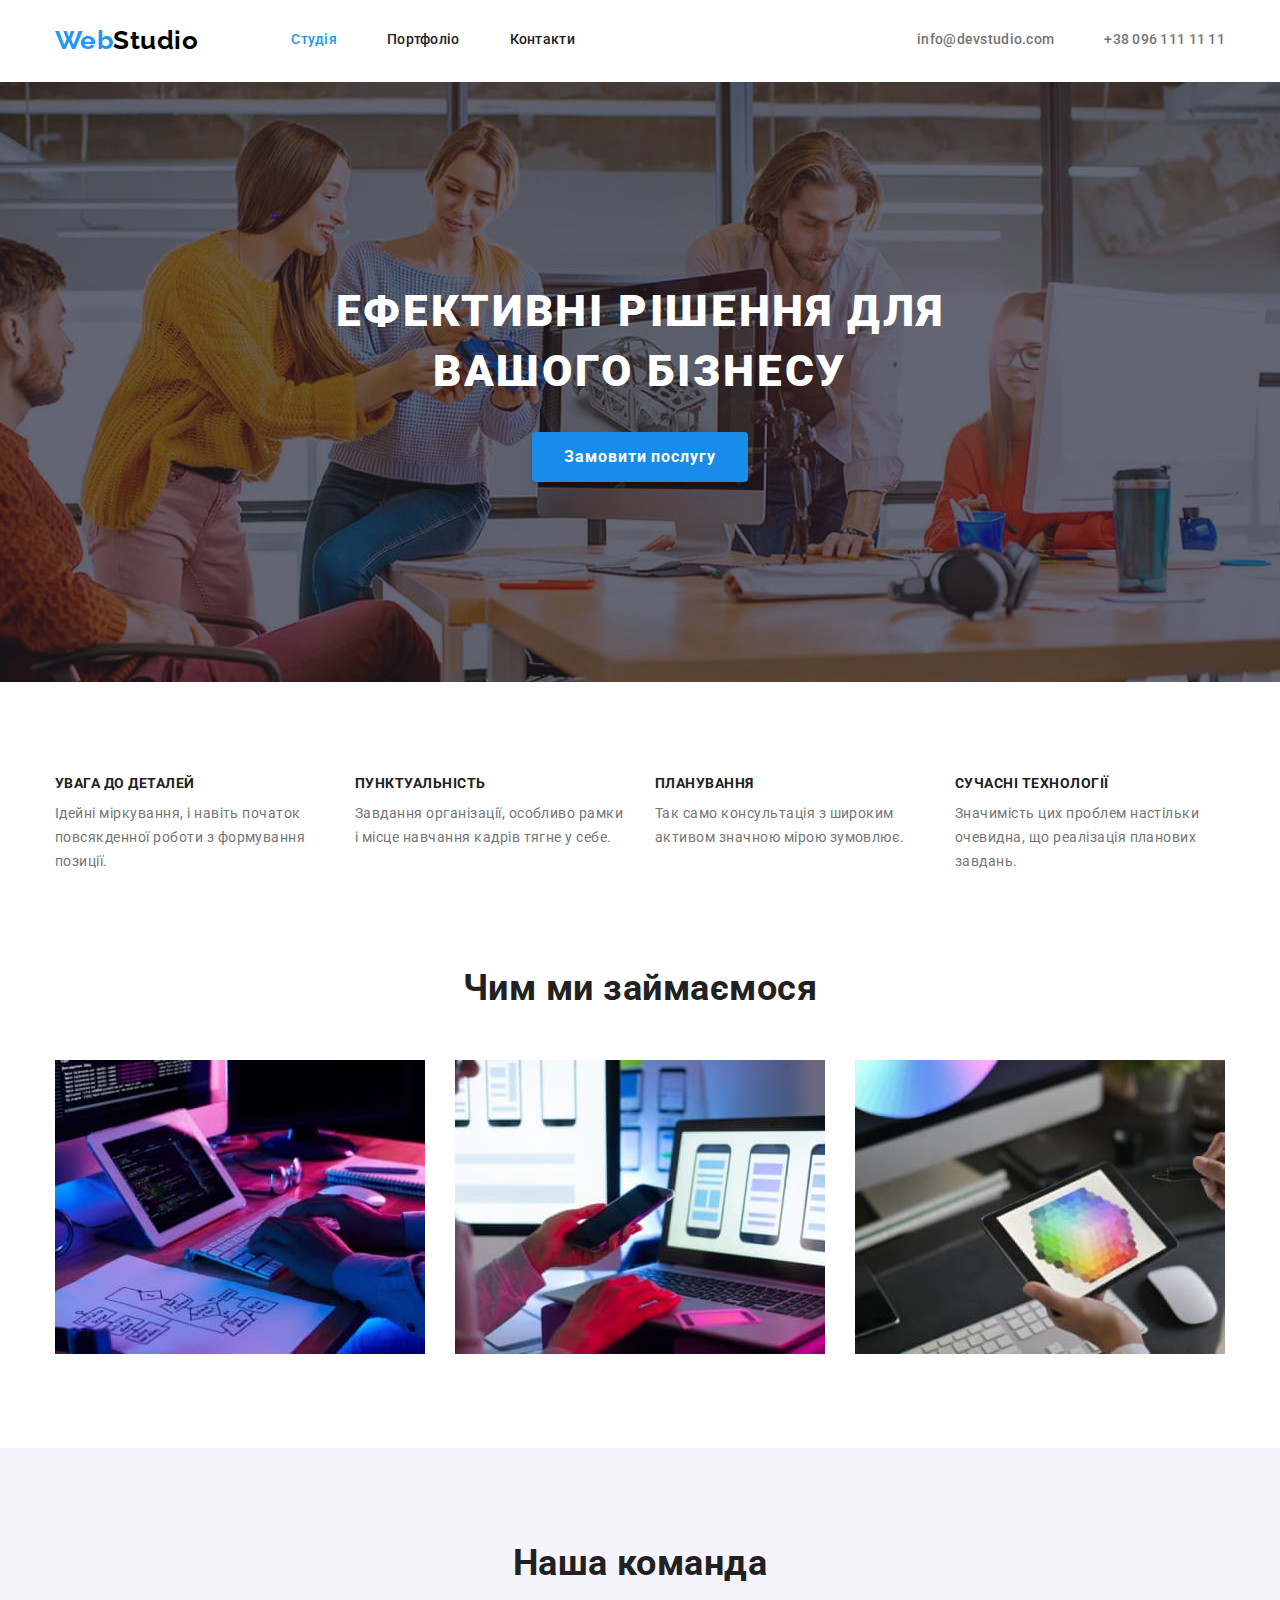
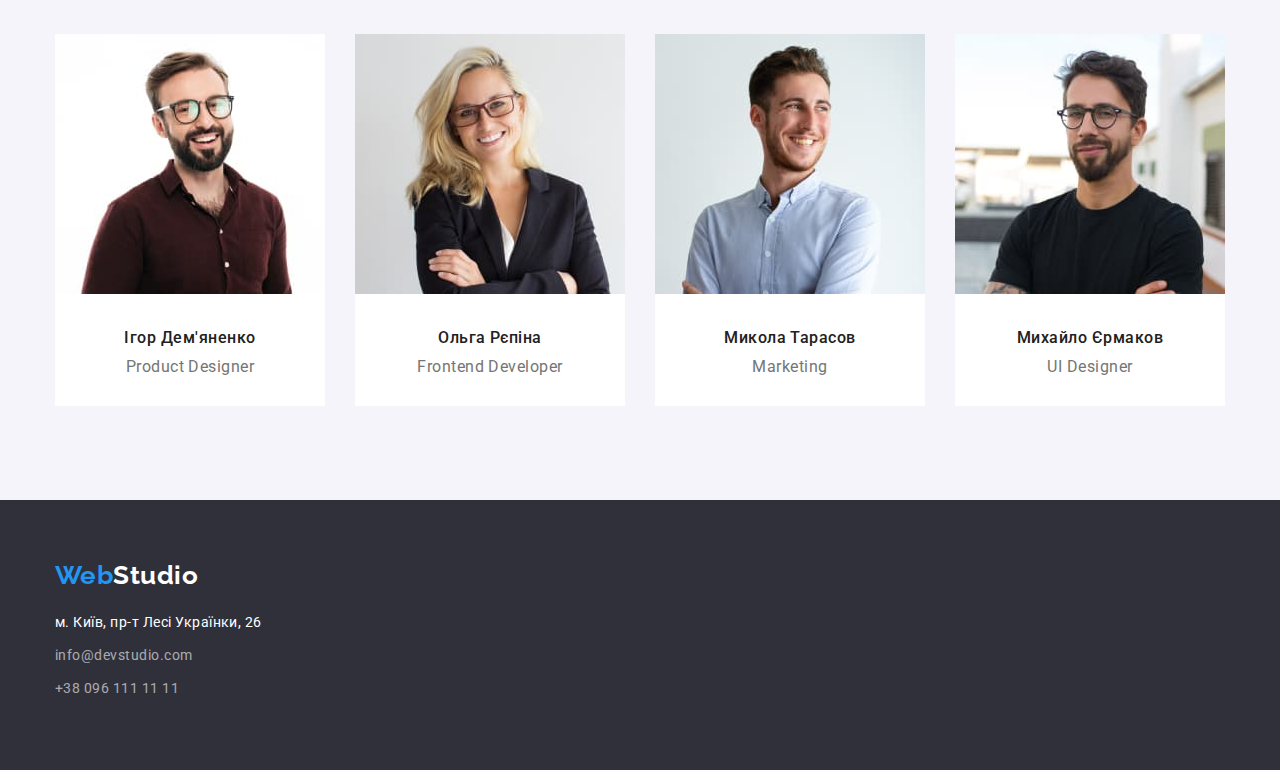
==== index.html @ 255fa11f "Add files via upload" ====
<!DOCTYPE html>
<html lang="uk">
<head>
  <meta charset="UTF-8" />
  <meta http-equiv="X-UA-Compatible" content="IE=edge" />
  <meta name="viewport" content="width=device-width, initial-scale=1.0" />
  <link rel="preconnect" href="https://fonts.googleapis.com" />
  <link rel="preconnect" href="https://fonts.gstatic.com" crossorigin />
  <link href="https://fonts.googleapis.com/css2?family=Raleway:wght@700&family=Roboto:wght@400;500;700;900&display=swap"
    rel="stylesheet" />
  <link rel="stylesheet"
    href="https://cdnjs.cloudflare.com/ajax/libs/modern-normalize/1.1.0/modern-normalize.min.css" />
  <link rel="stylesheet" href="./css/styles.css" />
  <title>WebStudio</title>
</head>

<body>

  <!-- <Header> -->
  <header class="one-header">
    <div class="container nav-container">
      <a href="./index.html" class="link logo"><span class="logo-web">Web</span>Studio</a>
      <nav class="nav-header">
        <ul class="list nav-list">
          <li class="item">
            <a href="./index.html" class="nav-link link link-current">Студія</a>
          </li>
          <li class="item">
            <a href="./portfolio.html" class="nav-link link">Портфоліо</a>
          </li>
          <li class="item"><a href="#" class="nav-link link">Контакти</a></li>
        </ul>
      </nav>
      <ul class="list auth-list">
        <li class="item">
          <a href="mailto:info@devstudio.com" class="fone-mail-link link"> <svg class="fone-mail" width="16"
              height="12">
              <use href="./images/envelope.png"><use>
            </svg>info@devstudio.com</a>
        </li>
        <li class="item">
          <a href="tel:+380961111111" class="fone-mail-link link">+38 096 111 11 11</a>
        </li>
      </ul>
    </div>
  </header>

  <!-- <Main> -->
  <main>

    <!-- Hero -->
    <section class="hero overlay">
      <div class="container hero-container">
        <h1 class="hero-title">Ефективні рішення для вашого бізнесу</h1>
        <button class="button-hero" type="button">Замовити послугу</button>
      </div>
    </section>
    <section class="hero-section">
      <div class="container container-preference">
        <h2 class="visually-hidden">Наші переваги</h2>
        <ul class="list list-preference">
          <li class="item">
            <h3 class="subtitle-preference">Увага до деталей</h3>
            <p class="text-preference">
              Ідейні міркування, і навіть початок повсякденної роботи з
              формування позиції.
            </p>
          </li>
          <li class="item">
            <h3 class="subtitle-preference">Пунктуальність</h3>
            <p class="text-preference">
              Завдання організації, особливо рамки і місце навчання кадрів
              тягне у себе.
            </p>
          </li>
          <li class="item">
            <h3 class="subtitle-preference">Планування</h3>
            <p class="text-preference">
              Так само консультація з широким активом значною мірою зумовлює.
            </p>
          </li>
          <li class="item">
            <h3 class="subtitle-preference">Сучасні технології</h3>
            <p class="text-preference">
              Значимість цих проблем настільки очевидна, що реалізація
              планових завдань.
            </p>
          </li>
        </ul>
      </div>
    </section>
    <section class="action">
      <div class="container container-action">
        <h2 class="section-title">Чим ми займаємося</h2>
        <ul class="list list-action">
          <li class="item">
            <img classs="picture" src="./images/writing_code.jpg" alt="writing_code" class="picture" />
          </li>
          <li class="item">
            <img classs="picture" src="./images/technology.jpg" alt="technology" class="picture" />
          </li>
          <li class="item">
            <img classs="picture" src="./images/color.jpg" alt="color" class="picture" />
          </li>
        </ul>
      </div>
    </section>
    <section class="team">
      <div class="container container-team">
        <h2 class="section-title">Наша команда</h2>
        <ul class="list list-team">
          <li class="card-team">
            <img classs="picture" src="./images/igor.jpg" alt="igor" class="picture-team" />
            <div class="item-team">
              <h3 class="subtitle-team">Ігор Дем'яненко</h3>
              <p class="text-team">Product Designer</p>
            </div>
          </li>
          <li class="card-team">
            <img classs="picture" src="./images/olga.jpg" alt="olga" class="picture-team" />
            <div class="item-team">
              <h3 class="subtitle-team">Ольга Рєпіна</h3>
              <p class="text-team">Frontend Developer</p>
            </div>
          </li>
          <li class="card-team">
            <img classs="picture" src="./images/mykola.jpg" alt="mykola" class="picture-team" />
            <div class="item-team">
              <h3 class="subtitle-team">Микола Тарасов</h3>
              <p class="text-team">Marketing</p>
            </div>
          </li>
          <li class="card-team">
            <img classs="picture" src="./images/myhail.jpg" alt="myhail" class="picture-team" />
            <div class="item-team">
              <h3 class="subtitle-team">Михайло Єрмаков</h3>
              <p class="text-team">UI Designer</p>
            </div>
          </li>
        </ul>
      </div>
    </section>
  </main>

  <!-- <Footer> -->
  <footer class="basement">
    <div class="container basement-container">
      <a href="./index.html" class="link logo logo-basement"><span class="logo-web">Web</span>Studio</a>
      <address class="addres-basemant">
        <ul class="list basement-nav">
          <li class="item">
            <a href="https://goo.gl/maps/CPtrU1FHBa2aNyZL9" target="_blank" rel="noopener noreferrer nofollow"
              class="link address">м. Київ, пр-т Лесі Українки, 26</a>
          </li>
          <li class="item">
            <a href="mailto:info@devstudio.com" class="link address-link">info@devstudio.com</a>
          </li>
          <li class="item">
            <a href="tel:+38096111111" class="link address-link">+38 096 111 11 11</a>
          </li>
        </ul>
      </address>
    </div>
  </footer>
</body>

</html>
---- css/styles.css ----
html {
  box-sizing: border-box;
}

:root {
  --color-primary-text: #212121;
  --color-secondary-text: #757575;
  --color-accent-text: #2196f3;
  --color-logo-text: #000000;
  --color-white-text: #ffffff;
  --color-link-text: rgba(255, 255, 255, 0.6);
  --color-primary-background: #ffffff;
  --color-secondary-background: #f5f4fa;
  --color-accent-background: #2196f3;
  --color-footer-background: #2f303a;
  --color-hero-button-background: #188ce8;
  --shadow-bottom-first-color: rgba(0, 0, 0, 0.1);
  --shadow-bottom-second-color: rgba(0, 0, 0, 0.08);
  --shadow-bottom-third-color: rgba(0, 0, 0, 0.12);
}

.one-header {
  border-bottom: 1px solid rgba(255, 255, 255, 0.6);
}

body {
  font-family: "Roboto", sans-serif;
  letter-spacing: 0.03em;
  color: var(--color-primary-text);
  background-color: var(--color-primary-background);
}

.link {
  text-decoration: none;
}

.list {
  list-style: none;
}

.container {
  width: 1200px;
  border-bottom: 0;
  padding-right: 15px;
  padding-left: 15px;
  margin-left: auto;
  margin-right: auto;
}


.logo {
  font-family: "Raleway";
  font-weight: 700;
  font-size: 26px;
  line-height: 1.19;
  color: var(--color-logo-text);
}

.logo-web {
  color: var(--color-accent-text);
}

.logo-basement {
  color: var(--color-white-text);
}

.button-portfolio {
  display: inline-block;
  border: 0px solid transparent;
  padding-top: 6px;
  padding-bottom: 6px;
  padding-left: 22px;
  padding-right: 22px;
  border-radius: 4px;
  min-width: 73px;
  text-align: center;
  font-weight: 500;
  font-size: 16px;
  line-height: 1.62;
  letter-spacing: 0.03em;
  font-family: inherit;
  cursor: pointer;
  color: var(--color-primary-text);
  background-color: var(--color-secondary-background);
}

.button-portfolio:hover,
.button-portfolio:focus {
  color: var(--color-white-text);
  background-color: var(--color-accent-background);
  box-shadow: 0px 3px 1px var(--shadow-bottom-first-color),
    0px 1px 2px var(--shadow-bottom-second-color),
    0px 2px 2px var(--shadow-bottom-third-color);
}

.nav-list,
.auth-list {
  display: flex;
  margin: 0;
  padding: 0;
}


.nav-header {
  margin-left: 93px;
}

.auth-list {
  margin-left: auto;
}

.nav-list .item:not(:last-child),
.auth-list .item:not(:last-child) {
  margin-right: 50px;
}

.item:nth-last-child {
  margin-right: 0;
}

.nav-list .item:not(:last-child),
.auth-list .item:not(:last-child) {
  margin-right: 50px;
}

.nav-container {
  display: flex;
  align-items: center;
  padding-bottom: 1px;
}

.nav-link {
  display: block;
  padding-top: 32px;
  padding-bottom: 32px;
  font-weight: 500;
  font-size: 14px;
  line-height: 1.14;
  letter-spacing: 0.02em;
  color: var(--color-primary-text);
}

.nav-link:hover,
.nav-link:focus {
  color: var(--color-accent-text);
}

.link-current {
  color: var(--color-accent-text);
}

.fone-mail-link {
  display: flex;
  align-items: center;
  padding-top: 32px;
  padding-bottom: 32px;
  font-weight: 500;
  font-size: 14px;
  line-height: 1.14;
  letter-spacing: 0.02em;
  color: var(--color-secondary-text);
}

.fone-mail {
  display: flex;
  color: var(--color-secondary-text);
}

.fone-mail-link:hover .fone-mail-svg,
.fone-mail-link:focus .fone-mail-svg {
  color: var(--color-secondary-text);
}

.fone-mail-svg {
  margin-right: 10px;
  fill: var(--c);
}

.picture,
.picture-team-,
.picture-portfolio {
  display: block;
}

.hero {
  background-color: var(--color-footer-background);
  align-items: center;
  justify-content: center;
  margin: 0 auto;
  text-align: center;
  padding-bottom: 200px;
  padding-top: 200px;
}

.overlay {
  display: block;
  align-items: center;
  justify-content: center;
  max-width: 1600px;
  background-repeat: no-repeat;
  background-position: center;
  background-size: cover;
  background-image: linear-gradient(
    to right,
    rgba(47, 48, 58, 0.4),
    rgba(47, 48, 58, 0.4)
  ), url(..//images/overlay.jpg)
}


.hero-title {
  display: inline-block;
  width: 700px;
  margin-top: 0;
  margin-bottom: 30px;
  margin-left: auto;
  margin-right: auto;
  font-weight: 900;
  font-size: 44px;
  line-height: 1.36;
  text-align: center;
  letter-spacing: 0.06em;
  text-transform: uppercase;
  color: var(--color-white-text);
}

.button-hero {
  display: block;
  border: 0px solid transparent;
  padding-top: 10px;
  padding-bottom: 10px;
  padding-left: 32px;
  padding-right: 32px;
  margin-left: auto;
  margin-right: auto;
  border-radius: 4px;
  min-width: 216px;
  text-align: center;
  font-family: inherit;
  font-weight: 700;
  font-size: 16px;
  line-height: 1.88;
  letter-spacing: 0.06em;
  box-shadow: 0px 4px 4px rgba(0, 0, 0, 0.15);
  cursor: pointer;
  border: none;
  color: var(--color-white-text);
  background-color: var(--color-hero-button-background);
}

.button-hero:hover,
.button-hero:focus {
  background-color: var(--color-accent-text);
}

.visually-hidden {
  position: absolute;
  white-space: nowrap;
  width: 1px;
  height: 1px;
  overflow: hidden;
  border: 0;
  padding: 0;
  clip: rect(0 0 0 0);
  clip-path: inset(50%);
  margin: -1px;
  display: flex;
  justify-content: space-between;
}

.list-preference {
  display: flex;
  margin: 0;
  padding: 0;
}

.list-preference .item {
  width: 270px;
  margin-right: 30px;
  margin: 0;
  padding: 0;
}

.list-preference .item:not(:last-child) {
  margin-right: 30px;
}

.hero-section {
  padding-top: 94px;
  padding-bottom: 94px;
}

.subtitle-preference {
  display: block;
  margin-top: 0;
  margin-bottom: 10px;
  font-weight: 700;
  font-size: 14px;
  line-height: 1.14;
  text-transform: uppercase;
}

.text-preference {
  display: block;
  margin-top: 0;
  margin-bottom: 0;
  font-weight: 400;
  font-size: 14px;
  line-height: 1.71;
  color: var(--color-secondary-text);
}

.section-title {
  display: block;
  margin-top: 0;
  margin-bottom: 50px;
  font-weight: 700;
  font-size: 36px;
  line-height: 1.17;
  text-align: center;
}

.action {
  padding-bottom: 94px;
}

.list-action {
  display: flex;
  margin-top: 0;
  margin-bottom: 0;
  padding-left: 0;
}

.list-action .item:not(:last-child) {
  margin-right: 30px;
}

.subtitle-team {
  display: block;
  margin-top: 0;
  margin-bottom: 10px;
  font-weight: 500;
  font-size: 16px;
  line-height: 1.19;
  text-align: center;
}

.text-team {
  display: block;
  margin-top: 0;
  margin-bottom: 0;
  font-weight: 400;
  font-size: 16px;
  line-height: 1.19;
  text-align: center;
  color: var(--color-secondary-text);
}

.item-team {
  padding: 30px;
}

.team {
  background-color: var(--color-secondary-background);
  padding-top: 94px;
  padding-bottom: 94px;
}

.card-team {
  background-color: var(--color-primary-background);
}

.card-team:not(:last-child) {
  margin-right: 30px;
}

.list-team {
  display: flex;
  margin-top: 0;
  margin-bottom: 0;
  padding-left: 0;
}

.basement {
  background-color: var(--color-footer-background);
  padding-top: 60px;
  padding-bottom: 60px;
}

.basement-container {
  display: block;
}

.logo-basement {
  box-sizing: inherit;
  margin-bottom: 20px;
}

.basement-nav {
  margin-bottom: 0;
  padding-left: 0;
  padding-bottom: 9px;
}

.addres-basemant {
  margin-top: 20px;
}

.basement-nav .item:not(:last-child) {
  margin-bottom: 9px;
}

.address {
  font-weight: 400;
  font-style: normal;
  font-size: 14px;
  line-height: 1.71;
  color: var(--color-white-text);
}

.address-link {
  font-style: normal;
  font-weight: 400;
  font-size: 14px;
  line-height: 1.71;
  color: var(--color-link-text);
}

.address-link:hover,
.address-link:focus {
  color: var(--color-accent-text);
}

.main {
  padding-top: 94px;
  padding-bottom: 94px;
}

.subtitle-portfolio {
  display: block;
  margin-top: 0;
  margin-bottom: 4px;
  margin-left: 24px;
  font-weight: 700;
  font-size: 18px;
  line-height: 2;
  letter-spacing: 0.06em;
  color: var(--color-primary-text);
}

.text-portfolio {
  display: block;
  margin-top: 0;
  margin-bottom: 0;
  margin-left: 24px;
  font-weight: 400;
  font-size: 16px;
  line-height: 1.88;
  color: var(--color-secondary-text);
}

.button-list {
  display: flex;
  margin-top: 0;
  margin-bottom: 50px;
  padding-left: 0;
  justify-content: center;
}

.button-list .item:not(:last-child) {
  margin-right: 8px;
}

.list-portfolio {
  display: flex;
  flex-wrap: wrap;
  margin-top: 0;
  margin-bottom: 0;
  padding-left: 0;
  color: rgba(33, 33, 33, 1);
}

.portfolio-elements {
  width: 370px;
}

.portfolio-elements:not(:nth-child(3n)) {
  margin-right: 30px;
}

.portfolio-elements:not(:nth-last-child(-n + 3)) {
  margin-bottom: 30px;
}

.card-portfolio {
  padding-top: 20px;
  padding-bottom: 20px;
  padding-left: 24px;
  padding-right: 24px;
  border-top: 0;
}
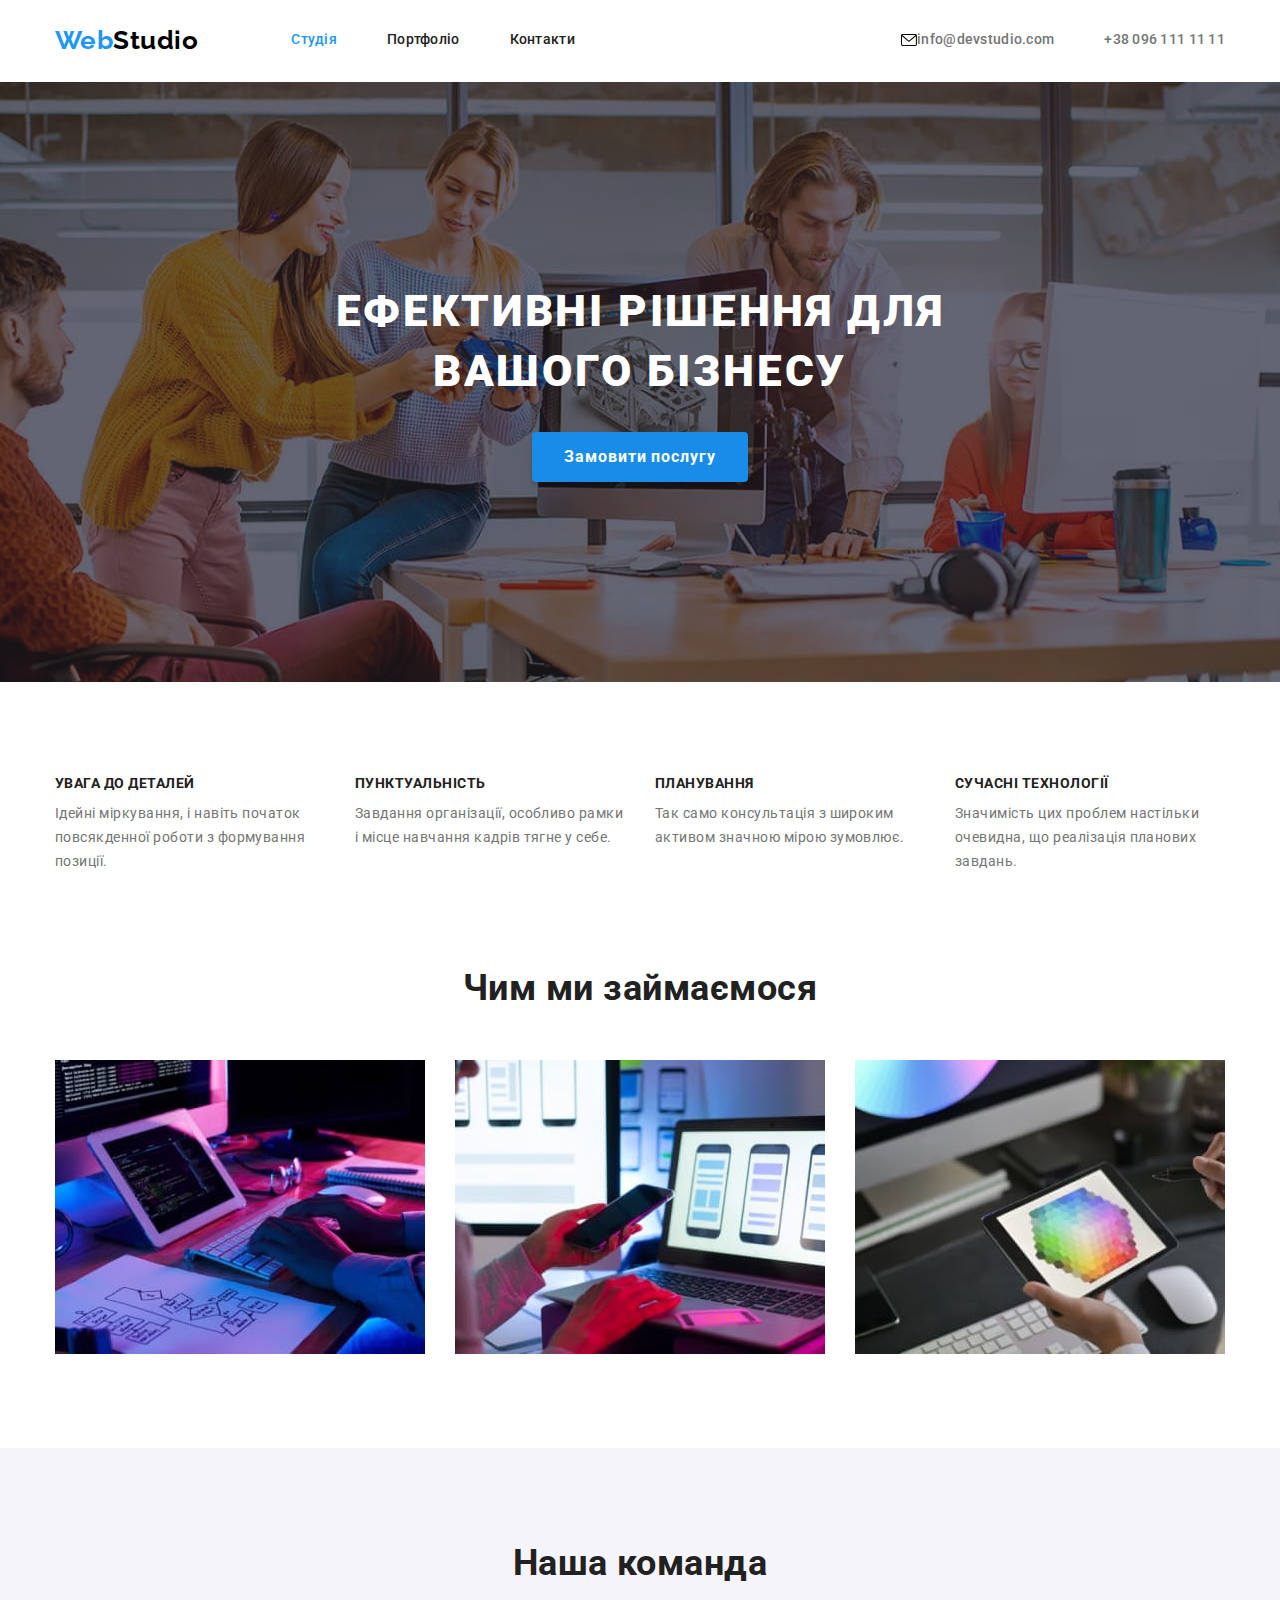
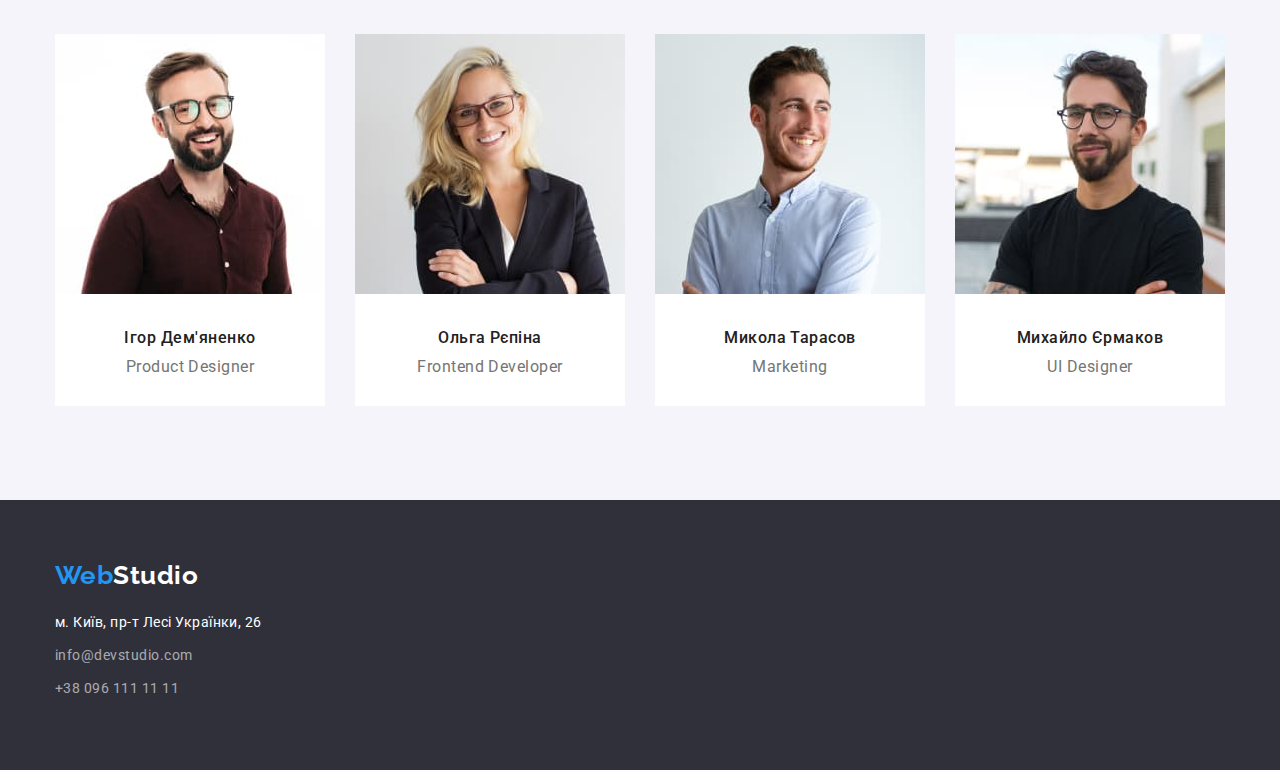
==== commit 36a68b1d: "Add files via upload" ====
--- a/index.html
+++ b/index.html
@@ -35,7 +35,7 @@
         <li class="item">
           <a href="mailto:info@devstudio.com" class="fone-mail-link link"> <svg class="fone-mail" width="16"
               height="12">
-              <use href="./images/envelope.png"><use>
+              <use href="./images/logo/icons.svg#icon-mail"><use>
             </svg>info@devstudio.com</a>
         </li>
         <li class="item">
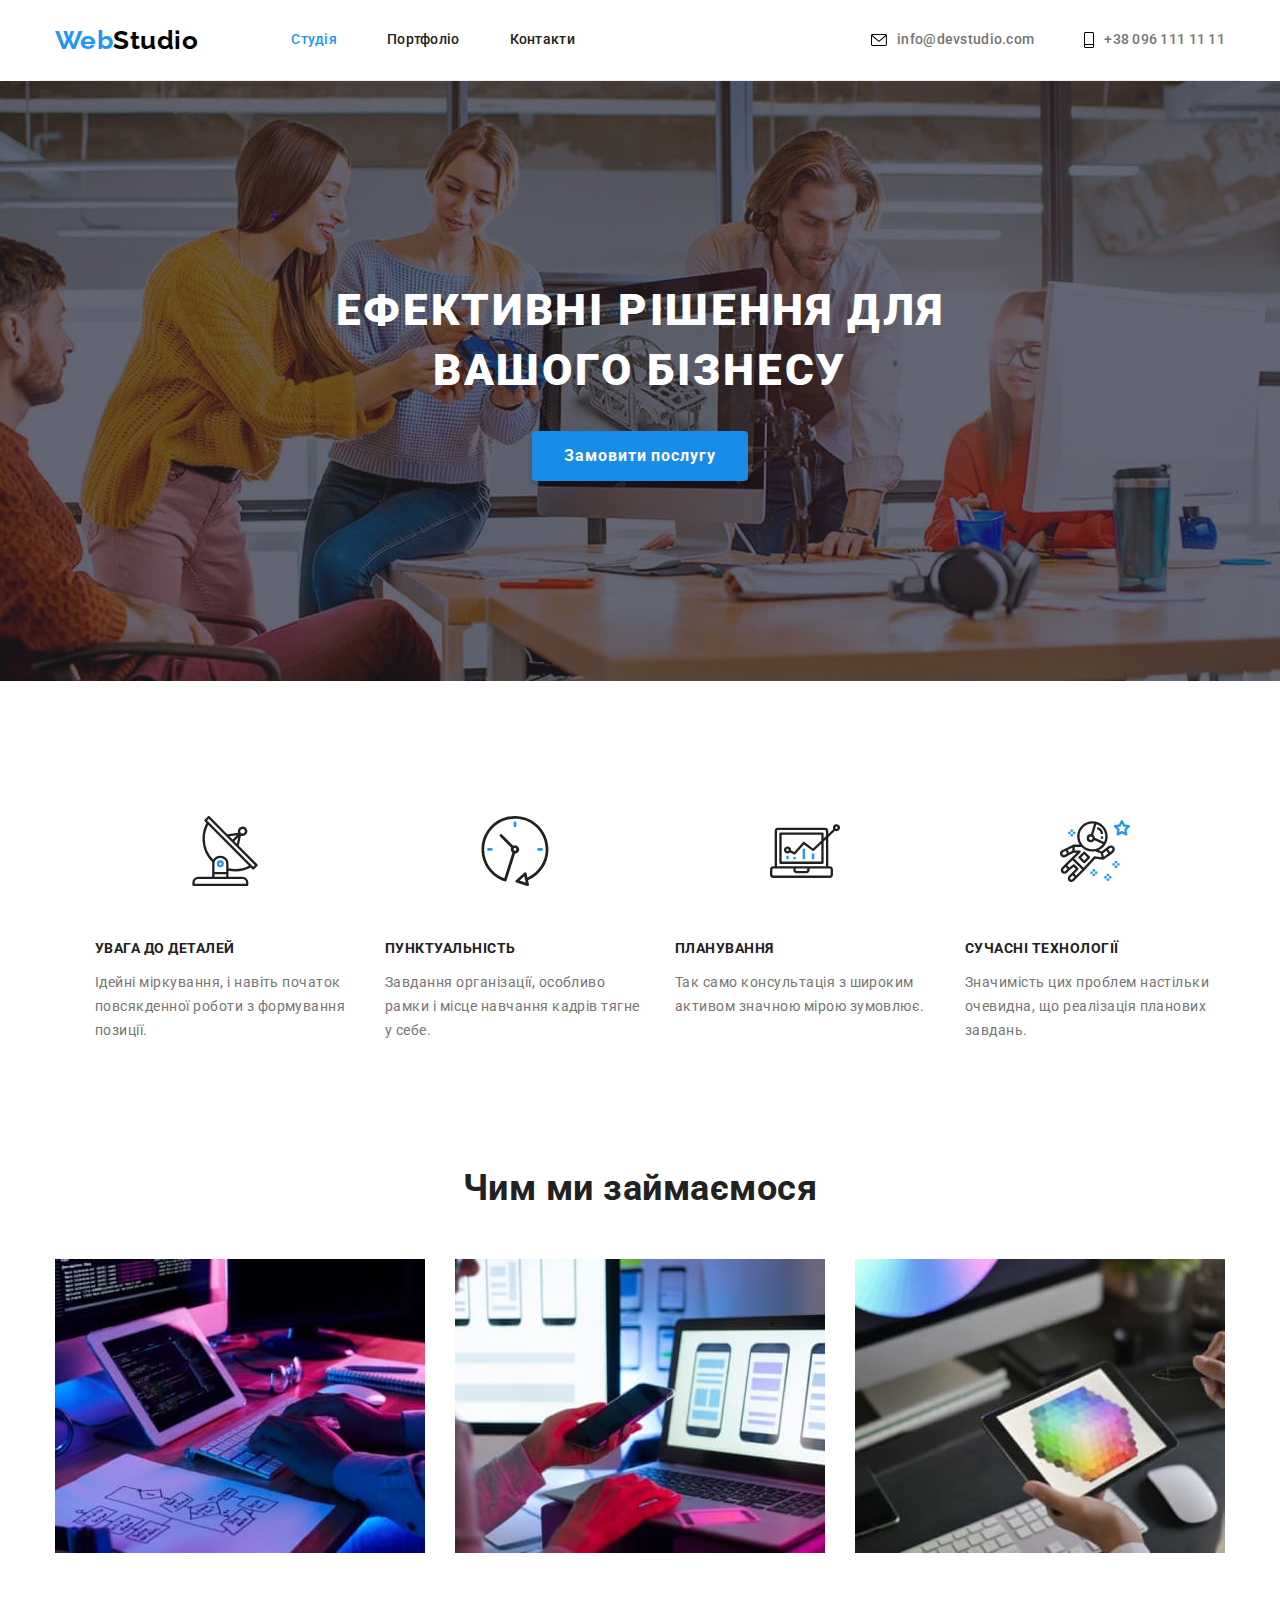
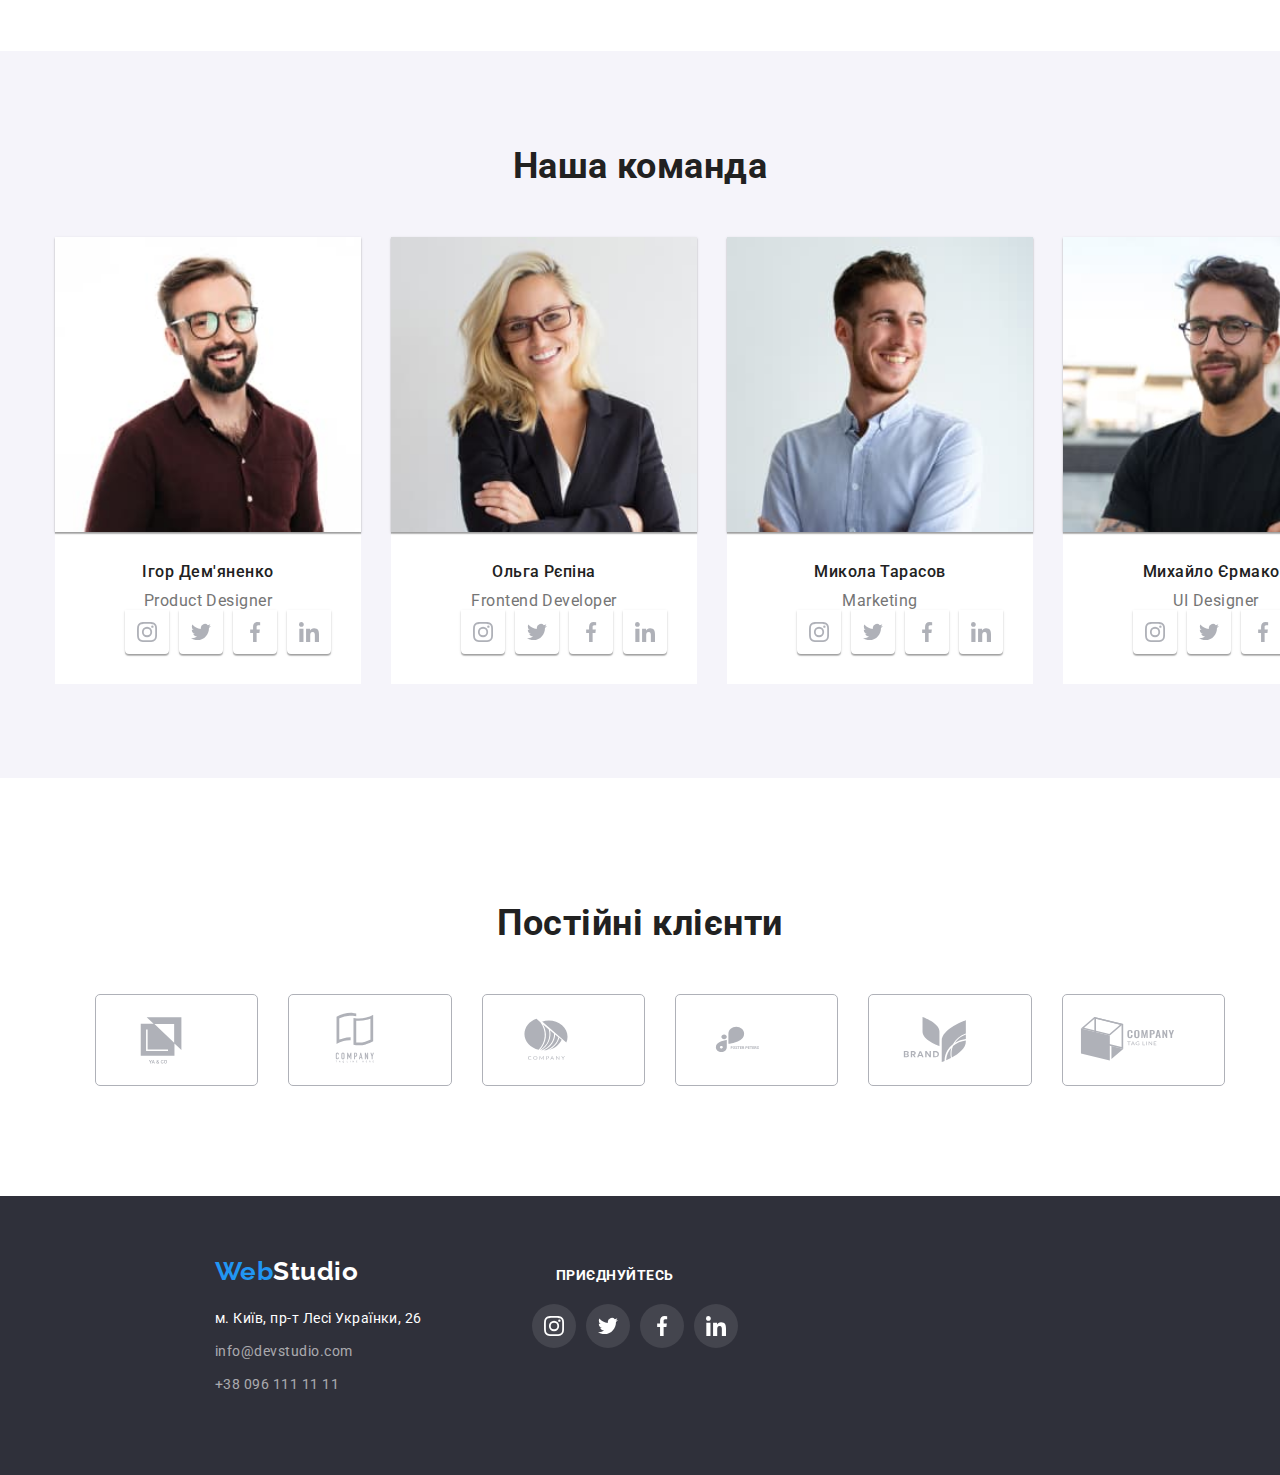
==== commit afa9cc3d: "Add files via upload" ====
--- a/index.html
+++ b/index.html
@@ -33,13 +33,15 @@
       </nav>
       <ul class="list auth-list">
         <li class="item">
-          <a href="mailto:info@devstudio.com" class="fone-mail-link link"> <svg class="fone-mail" width="16"
+          <a href="mailto:info@devstudio.com" class="fone-logo-link link"> <svg class="icon-logo" width="16"
               height="12">
               <use href="./images/logo/icons.svg#icon-mail"><use>
             </svg>info@devstudio.com</a>
         </li>
         <li class="item">
-          <a href="tel:+380961111111" class="fone-mail-link link">+38 096 111 11 11</a>
+          <a href="tel:+380961111111" class="fone-logo-link link"> <svg class="icon-logo" width="10" height="16">
+            <use href="./images/logo/icons.svg#icon-phone"></use>
+          </svg> +38 096 111 11 11</a>
         </li>
       </ul>
     </div>
@@ -56,30 +58,46 @@
       </div>
     </section>
     <section class="hero-section">
-      <div class="container container-preference">
+      <div class="container">
         <h2 class="visually-hidden">Наші переваги</h2>
         <ul class="list list-preference">
-          <li class="item">
+          <li class="item-preference">
+            <div class="icon-preference"> <svg width="70" height="70">
+              <use href="./images/logo/icons.svg#icon-antenna"></use>
+            </svg>
+            </div>
             <h3 class="subtitle-preference">Увага до деталей</h3>
             <p class="text-preference">
               Ідейні міркування, і навіть початок повсякденної роботи з
               формування позиції.
             </p>
           </li>
-          <li class="item">
+          <li class="item-preference">
+            <div class="icon-preference"> <svg width="70" height="70">
+              <use href="./images/logo/icons.svg#icon-clock"></use>
+            </svg>
+            </div>
             <h3 class="subtitle-preference">Пунктуальність</h3>
             <p class="text-preference">
               Завдання організації, особливо рамки і місце навчання кадрів
               тягне у себе.
             </p>
           </li>
-          <li class="item">
+          <li class="item-preference">
+            <div class="icon-preference"> <svg width="70" height="70">
+              <use href="./images/logo/icons.svg#icon-diagram"></use>
+            </svg>
+            </div>
             <h3 class="subtitle-preference">Планування</h3>
             <p class="text-preference">
               Так само консультація з широким активом значною мірою зумовлює.
             </p>
           </li>
-          <li class="item">
+          <li class="item-preference">
+            <div class="icon-preference"> <svg width="70" height="70">
+              <use href="./images/logo/icons.svg#icon-astronaut"></use>
+            </svg>
+            </div>
             <h3 class="subtitle-preference">Сучасні технології</h3>
             <p class="text-preference">
               Значимість цих проблем настільки очевидна, що реалізація
@@ -106,7 +124,7 @@
       </div>
     </section>
     <section class="team">
-      <div class="container container-team">
+      <div class="container">
         <h2 class="section-title">Наша команда</h2>
         <ul class="list list-team">
           <li class="card-team">
@@ -114,6 +132,36 @@
             <div class="item-team">
               <h3 class="subtitle-team">Ігор Дем'яненко</h3>
               <p class="text-team">Product Designer</p>
+              <ul class="picture-list">
+                <li class="picture-items">
+                  <a href="" class="picture-link">
+                    <svg class="picture-icons" width="20" height="20">
+                      <use href="./images/logo/icons.svg#icon-instagram"></use>
+                    </svg>
+                  </a>
+                </li>
+                <li class="picture-items">
+                  <a href="" class="picture-link">
+                    <svg class="picture-icons" width="20" height="20">
+                      <use href="./images/logo/icons.svg#icon-twitter"></use>
+                    </svg>
+                  </a>
+                </li>
+                <li class="picture-items">
+                  <a href="" class="picture-link">
+                    <svg class="picture-icons" width="20" height="20">
+                      <use href="./images/logo/icons.svg#icon-facebook"></use>
+                    </svg>
+                  </a>
+                </li>
+                <li class="picture-items">
+                  <a href="" class="picture-link">
+                    <svg class="picture-icons" width="20" height="20">
+                      <use href="./images/logo/icons.svg#icon-linkedin"></use>
+                    </svg>
+                  </a>
+                </li>
+              </ul>
             </div>
           </li>
           <li class="card-team">
@@ -121,6 +169,36 @@
             <div class="item-team">
               <h3 class="subtitle-team">Ольга Рєпіна</h3>
               <p class="text-team">Frontend Developer</p>
+              <ul class="picture-list">
+                <li class="picture-items">
+                  <a href="" class="picture-link">
+                    <svg class="picture-icons" width="20" height="20">
+                      <use href="./images/logo/icons.svg#icon-instagram"></use>
+                    </svg>
+                  </a>
+                </li>
+                <li class="picture-items">
+                  <a href="" class="picture-link">
+                    <svg class="picture-icons" width="20" height="20">
+                      <use href="./images/logo/icons.svg#icon-twitter"></use>
+                    </svg>
+                  </a>
+                </li>
+                <li class="picture-items">
+                  <a href="" class="picture-link">
+                    <svg class="picture-icons" width="20" height="20">
+                      <use href="./images/logo/icons.svg#icon-facebook"></use>
+                    </svg>
+                  </a>
+                </li>
+                <li class="picture-items">
+                  <a href="" class="picture-link">
+                    <svg class="picture-icons" width="20" height="20">
+                      <use href="./images/logo/icons.svg#icon-linkedin"></use>
+                    </svg>
+                  </a>
+                </li>
+              </ul>
             </div>
           </li>
           <li class="card-team">
@@ -128,6 +206,36 @@
             <div class="item-team">
               <h3 class="subtitle-team">Микола Тарасов</h3>
               <p class="text-team">Marketing</p>
+              <ul class="picture-list">
+                <li class="picture-items">
+                  <a href="" class="picture-link">
+                    <svg class="picture-icons" width="20" height="20">
+                      <use href="./images/logo/icons.svg#icon-instagram"></use>
+                    </svg>
+                  </a>
+                </li>
+                <li class="picture-items">
+                  <a href="" class="picture-link">
+                    <svg class="picture-icons" width="20" height="20">
+                      <use href="./images/logo/icons.svg#icon-twitter"></use>
+                    </svg>
+                  </a>
+                </li>
+                <li class="picture-items">
+                  <a href="" class="picture-link">
+                    <svg class="picture-icons" width="20" height="20">
+                      <use href="./images/logo/icons.svg#icon-facebook"></use>
+                    </svg>
+                  </a>
+                </li>
+                <li class="picture-items">
+                  <a href="" class="picture-link">
+                    <svg class="picture-icons" width="20" height="20">
+                      <use href="./images/logo/icons.svg#icon-linkedin"></use>
+                    </svg>
+                  </a>
+                </li>
+              </ul>
             </div>
           </li>
           <li class="card-team">
@@ -135,7 +243,87 @@
             <div class="item-team">
               <h3 class="subtitle-team">Михайло Єрмаков</h3>
               <p class="text-team">UI Designer</p>
-            </div>
+              <ul class="picture-list">
+                <li class="picture-items">
+                  <a href="" class="picture-link">
+                    <svg class="picture-icons" width="20" height="20">
+                      <use href="./images/logo/icons.svg#icon-instagram"></use>
+                    </svg>
+                  </a>
+                </li>
+                <li class="picture-items">
+                  <a href="" class="picture-link">
+                    <svg class="picture-icons" width="20" height="20">
+                      <use href="./images/logo/icons.svg#icon-twitter"></use>
+                    </svg>
+                  </a>
+                </li>
+                <li class="picture-items">
+                  <a href="" class="picture-link">
+                    <svg class="picture-icons" width="20" height="20">
+                      <use href="./images/logo/icons.svg#icon-facebook"></use>
+                    </svg>
+                  </a>
+                </li>
+                <li class="picture-items">
+                  <a href="" class="picture-link">
+                    <svg class="picture-icons" width="20" height="20">
+                      <use href="./images/logo/icons.svg#icon-linkedin"></use>
+                    </svg>
+                  </a>
+                </li>
+              </ul>
+            </div>
+          </li>
+        </ul>
+      </div>
+    </section>
+
+    <section class="customers">
+      <div class="container">
+        <h2 class="subtitle">Постійні клієнти</h2>
+        <ul class="customers-list">
+          <li class="customers-item">
+            <a class="customers-link" href="">
+              <svg class="customers-icon" width="106" height="60">
+                <use href="./images/logo/icons.svg#icon-ya-co"></use>
+              </svg>
+            </a>
+          </li>
+          <li class="customers-item">
+            <a class="customers-link" href="">
+              <svg class="customers-icon" width="106" height="60">
+                <use href="./images/logo/icons.svg#icon-tagline"></use>
+              </svg>
+            </a>
+          </li>
+          <li class="customers-item">
+            <a class="customers-link" href="">
+              <svg class="customers-icon" width="106" height="60">
+                <use href="./images/logo/icons.svg#icon-company"></use>
+              </svg>
+            </a>
+          </li>
+          <li class="customers-item">
+            <a class="customers-link" href="">
+              <svg class="customers-icon" width="106" height="60">
+                <use href="./images/logo/icons.svg#icon-foster-peters"></use>
+              </svg>
+            </a>
+          </li>
+          <li class="customers-item">
+            <a class="customers-link" href="">
+              <svg class="customers-icon" width="106" height="60">
+                <use href="./images/logo/icons.svg#icon-brand"></use>
+              </svg>
+            </a>
+          </li>
+          <li class="customers-item">
+            <a class="customers-link" href="">
+              <svg class="customers-icon" width="106" height="60">
+                <use href="./images/logo/icons.svg#icon-company-tagline"></use>
+              </svg>
+            </a>
           </li>
         </ul>
       </div>
@@ -145,6 +333,7 @@
   <!-- <Footer> -->
   <footer class="basement">
     <div class="container basement-container">
+      <div>
       <a href="./index.html" class="link logo logo-basement"><span class="logo-web">Web</span>Studio</a>
       <address class="addres-basemant">
         <ul class="list basement-nav">
@@ -161,6 +350,40 @@
         </ul>
       </address>
     </div>
+      <div class="basement-social">
+        <h2 class="basement-title">Приєднуйтесь</h2>
+        <ul class="list basement-list">
+          <li>
+            <a href="" class="basement-link">
+              <svg class="basement-icon" width="20" height="20">
+                <use href="./images/logo/icons.svg#icon-instagram"></use>
+              </svg>
+            </a>
+          </li>
+          <li>
+            <a href="" class="basement-link">
+              <svg class="basement-icon" width="20" height="20">
+                <use href="./images/logo/icons.svg#icon-twitter"></use>
+              </svg>
+            </a>
+          </li>
+          <li>
+            <a href="" class="basement-link">
+              <svg class="basement-icon" width="20" height="20">
+                <use href="./images/logo/icons.svg#icon-facebook"></use>
+              </svg>
+            </a>
+          </li>
+          <li>
+            <a href="" class="basement-link">
+              <svg class="basement-icon" width="20" height="20">
+                <use href="./images/logo/icons.svg#icon-linkedin"></use>
+              </svg>
+            </a>
+          </li>
+        </ul>
+      </div>
+    </div>
   </footer>
 </body>
 
--- a/css/styles.css
+++ b/css/styles.css
@@ -11,16 +11,32 @@
   --color-link-text: rgba(255, 255, 255, 0.6);
   --color-primary-background: #ffffff;
   --color-secondary-background: #f5f4fa;
+  --hero-background-color: #c4c4c4;
   --color-accent-background: #2196f3;
   --color-footer-background: #2f303a;
   --color-hero-button-background: #188ce8;
   --shadow-bottom-first-color: rgba(0, 0, 0, 0.1);
   --shadow-bottom-second-color: rgba(0, 0, 0, 0.08);
   --shadow-bottom-third-color: rgba(0, 0, 0, 0.12);
+  --cellar-link-background-color: rgba(255, 255, 255, 0.1);
+  --portfolio-border-elements-color: #eeeeee;
+  --border-bottom-header-color: #ececec;
+  --color-link: #afb1b8;
+  --gradient: linear-gradient(rgba(47, 48, 58, 0.4), rgba(47, 48, 58, 0.4));
+  --button-shadow: 0px 3px 1px rgba(0, 0, 0, 0.1), 0px 1px 2px rgba(0, 0, 0, 0.08),
+    0px 2px 2px rgba(0, 0, 0, 0.12);
+  --card-shadow: 0px 1px 3px rgba(0, 0, 0, 0.12), 0px 1px 1px rgba(0, 0, 0, 0.14),
+    0px 2px 1px rgba(0, 0, 0, 0.2);
+  --portfolio-elements-shadow: 0px 1px 1px rgba(0, 0, 0, 0.12), 0px 4px 4px rgba(0, 0, 0, 0.06),
+    1px 4px 6px rgba(0, 0, 0, 0.16);
+  --button-shadow-hero: 0px 4px 4px rgba(0, 0, 0, 0.15);
 }
 
 .one-header {
-  border-bottom: 1px solid rgba(255, 255, 255, 0.6);
+  border-bottom: 1px solid #ececec;
+  width: 1200px;
+  align-items: center;
+  margin: 0 auto;
 }
 
 body {
@@ -38,13 +54,20 @@
   list-style: none;
 }
 
+.picture-list {
+  display: flex;
+  justify-content: center;
+  gap: 10px;
+}
+
 .container {
+  margin: 0 auto;
   width: 1200px;
-  border-bottom: 0;
+  padding-left: 15px;
   padding-right: 15px;
-  padding-left: 15px;
-  margin-left: auto;
-  margin-right: auto;
+  display: block;
+  align-items: center;
+  max-width: 1600px;
 }
 
 
@@ -126,7 +149,6 @@
 .nav-container {
   display: flex;
   align-items: center;
-  padding-bottom: 1px;
 }
 
 .nav-link {
@@ -149,8 +171,8 @@
   color: var(--color-accent-text);
 }
 
-.fone-mail-link {
-  display: flex;
+.fone-logo-link {
+  display: flex;  
   align-items: center;
   padding-top: 32px;
   padding-bottom: 32px;
@@ -161,13 +183,14 @@
   color: var(--color-secondary-text);
 }
 
-.fone-mail {
+.icon-logo {
+  margin-right: 10px;
   display: flex;
   color: var(--color-secondary-text);
 }
 
-.fone-mail-link:hover .fone-mail-svg,
-.fone-mail-link:focus .fone-mail-svg {
+.fone-logo-link:hover .icon-logo,
+.fone-logo-link:focus .icon-logo {
   color: var(--color-secondary-text);
 }
 
@@ -176,10 +199,12 @@
   fill: var(--c);
 }
 
-.picture,
-.picture-team-,
-.picture-portfolio {
-  display: block;
+
+.picture-team {
+  display: flex;
+  background-color: var(--color-primary-background);
+  box-shadow: var(--card-shadow);
+  width: 100%;
 }
 
 .hero {
@@ -268,10 +293,12 @@
   justify-content: space-between;
 }
 
+.hero-section {
+  padding: 94px 0;
+}
+
 .list-preference {
   display: flex;
-  margin: 0;
-  padding: 0;
 }
 
 .list-preference .item {
@@ -281,18 +308,39 @@
   padding: 0;
 }
 
+
+.list-preference .item-preference {
+  width: 270px;
+  margin-right: 30px;
+}
+
+.item-preference:nth-last-child(1) {
+  margin-right: 0px;
+}
+
 .list-preference .item:not(:last-child) {
   margin-right: 30px;
 }
+
 
 .hero-section {
   padding-top: 94px;
   padding-bottom: 94px;
 }
 
+.icon-preference {
+  display: flex;
+  width: 100%;
+  height: 120px;
+  align-items: center;
+  justify-content: center;
+  margin-bottom: 30px;
+  background-color: var(--secondary-background-color);
+  border-radius: 4px;
+}
+
 .subtitle-preference {
   display: block;
-  margin-top: 0;
   margin-bottom: 10px;
   font-weight: 700;
   font-size: 14px;
@@ -300,11 +348,16 @@
   text-transform: uppercase;
 }
 
+.item-preference {
+  width: calc((100% - 90px) / 4);
+}
+
+.item-preference:not(:last-child) {
+  margin-right: 30px;
+}
+
 .text-preference {
   display: block;
-  margin-top: 0;
-  margin-bottom: 0;
-  font-weight: 400;
   font-size: 14px;
   line-height: 1.71;
   color: var(--color-secondary-text);
@@ -364,6 +417,12 @@
   background-color: var(--color-secondary-background);
   padding-top: 94px;
   padding-bottom: 94px;
+  max-width: 1600px;
+  display: block;
+  align-items: center;
+  justify-content: center;
+  background-position: center;
+  margin: 0 auto;
 }
 
 .card-team {
@@ -381,25 +440,81 @@
   padding-left: 0;
 }
 
+.picture-items {
+  width: calc((100%-90) / 4);
+  background-color: var(--color-primary-background);
+  box-shadow: var(--card-shadow);
+  border-radius: 0px 0px 4px 4px;
+  list-style: none;
+}
+
+.picture-link {
+  display: flex;
+  width: 44px;
+  height: 44px;
+  align-items: center;
+  justify-content: center;
+  border-radius: 50%;
+}
+
+.picture-icons {
+  display: block;
+  fill: var(--color-link);
+}
+
+.picture-icons:hover,
+.picture-icons:focus {
+  background-color: var(--color-accent-text);
+}
+
+
+.picture-link:hover,
+.picture-link:focus {
+  background-color: var(--color-accent-text)
+}
+
+.picture-link:hover .picture-icons,
+.picture-link:focus .picture-icons {
+  fill: var(--color-accent-text);
+}
+
 .basement {
   background-color: var(--color-footer-background);
-  padding-top: 60px;
-  padding-bottom: 60px;
+  padding: 60px 0;
+  font-weight: 400;
+  font-size: 14px;
+  line-height: 1.7;
+  width: 1600px;
+  margin: 0 auto;
 }
 
 .basement-container {
-  display: block;
+  display: flex;
+  align-items: baseline;
 }
 
 .logo-basement {
-  box-sizing: inherit;
+  display: flex;
   margin-bottom: 20px;
+  text-decoration: none;
+
 }
 
 .basement-nav {
   margin-bottom: 0;
   padding-left: 0;
   padding-bottom: 9px;
+}
+
+.item {
+  display: block;
+}
+
+.basement-nav .item {
+  margin-bottom: 9px;
+}
+.basement-nav:nth-last-child(-n + 1) {
+  margin-bottom: 0px;
 }
 
 .addres-basemant {
@@ -499,3 +614,96 @@
   padding-right: 24px;
   border-top: 0;
 }
+
+.subtitle {
+  display: block;
+  margin-bottom: 50px;
+  font-weight: 700;
+  font-size: 36px;
+  line-height: 1.17;
+  text-align: center;
+  color: var(--color-primary-text);
+}
+
+.customers {
+  padding-top: 94px;
+  padding-bottom: 94px;
+  display: block;
+  align-items: center;
+  justify-content: center;
+  max-width: 1600px;
+  margin: 0 auto;
+}
+
+.customers-list {
+  display: flex;
+  gap: 30px;
+}
+
+.customers-item {
+  width: calc((100% - 30px) / 6);
+  list-style: none;
+}
+.customers-link {
+  width: 100%;
+  height: 92px;
+  border: 1px solid var(--color-link);
+  display: flex;
+  align-items: center;
+  justify-content: center;
+  border-radius: 5px;
+  color: var(--color-link);
+}
+
+.customers-icon {
+  fill: currentColor;
+  margin-right: 30px;
+}
+
+.customers-link:hover {
+  border-color: var(--color-accent-text);
+  color: var(--color-accent-text);
+}
+.customers-link:focus {
+  border-color: var(--color-accent-text);
+  color: var(--color-accent-text);
+}
+
+.basement-social {
+  margin-left: 70px;
+}
+
+.basement-title {
+  margin-bottom: 20px;
+  font-weight: 700;
+  font-size: 14px;
+  line-height: 1.14;
+  text-transform: uppercase;
+  color: var(--color-white-text);
+  text-align: center;
+}
+
+.basement-list {
+  display: flex;
+  justify-content: center;
+  gap: 10px;
+}
+
+.basement-icon {
+  fill: var(--color-white-text);
+}
+
+.basement-link {
+  display: flex;
+  width: 44px;
+  height: 44px;
+  align-items: center;
+  justify-content: center;
+  border-radius: 50%;
+  background-color: var(--cellar-link-background-color);
+}
+
+.basement-link:hover,
+.basement-link:focus {
+  background-color: var(--color-accent-text);
+}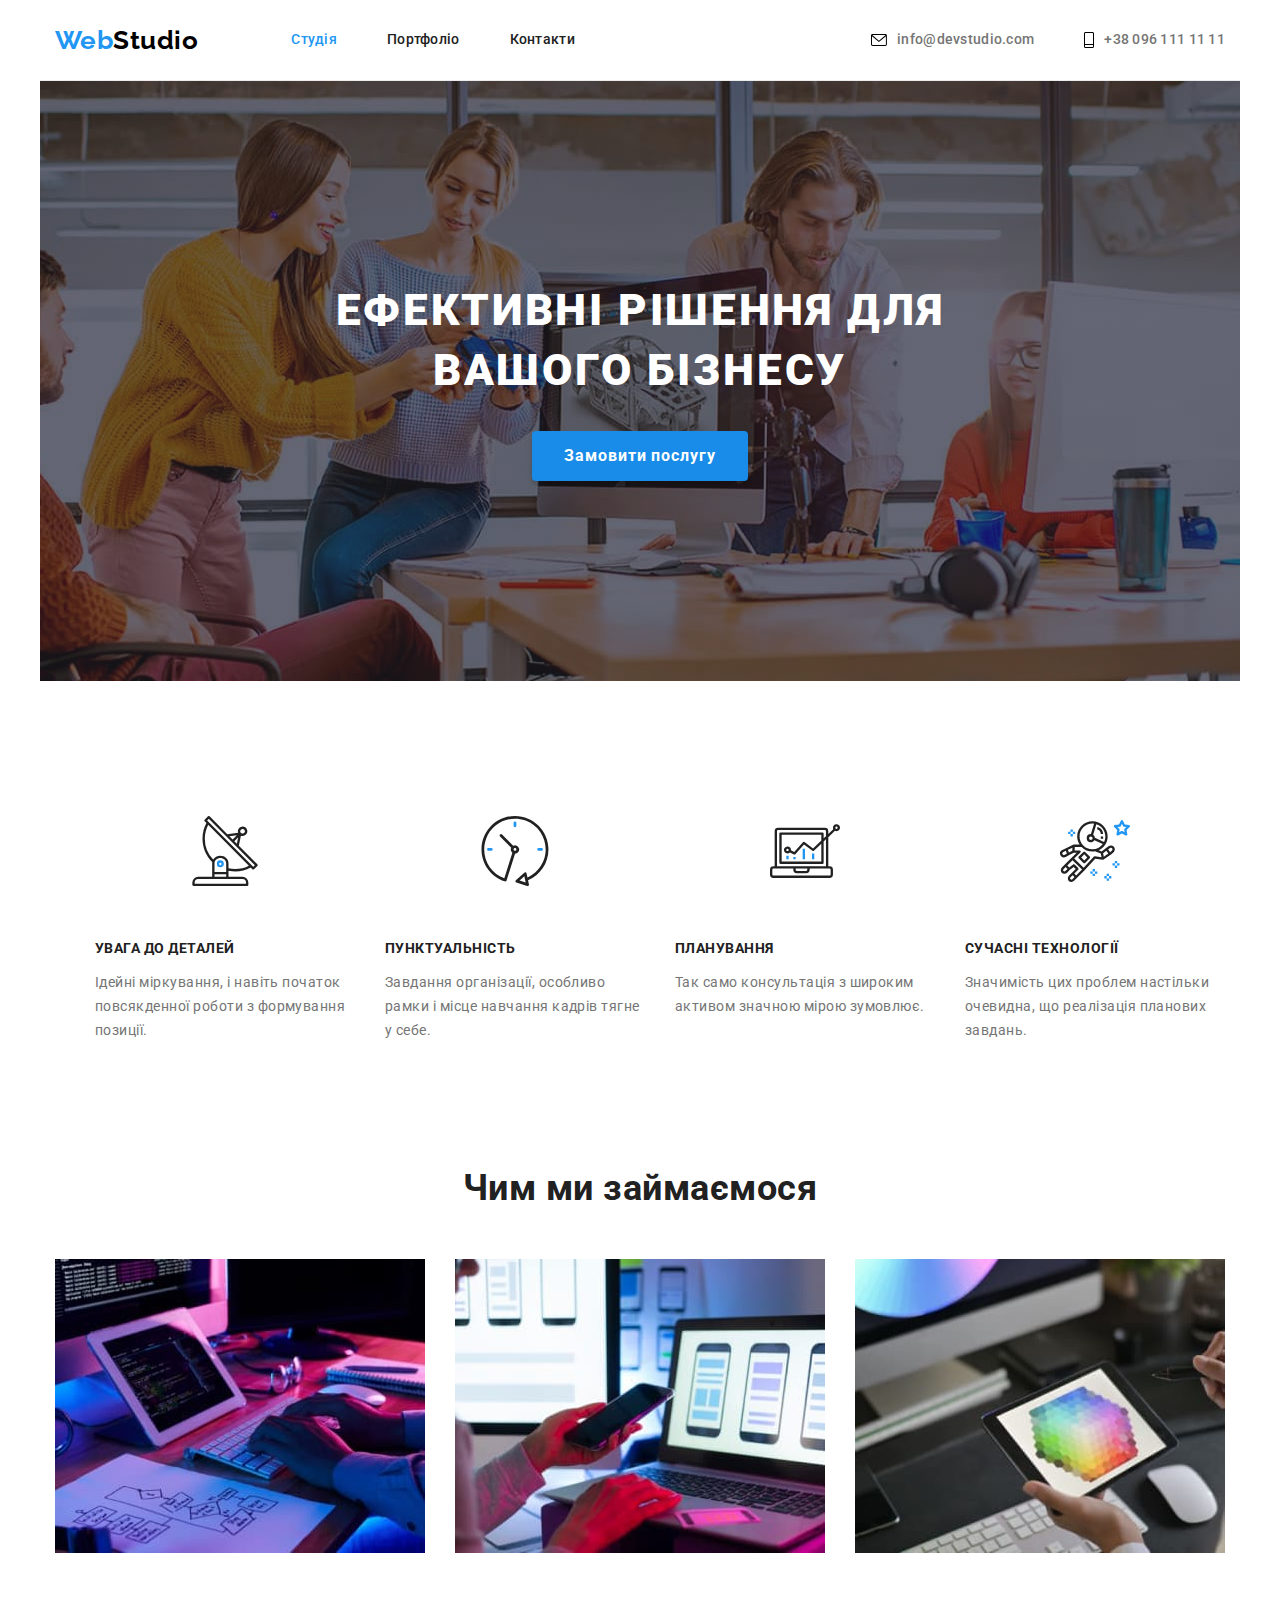
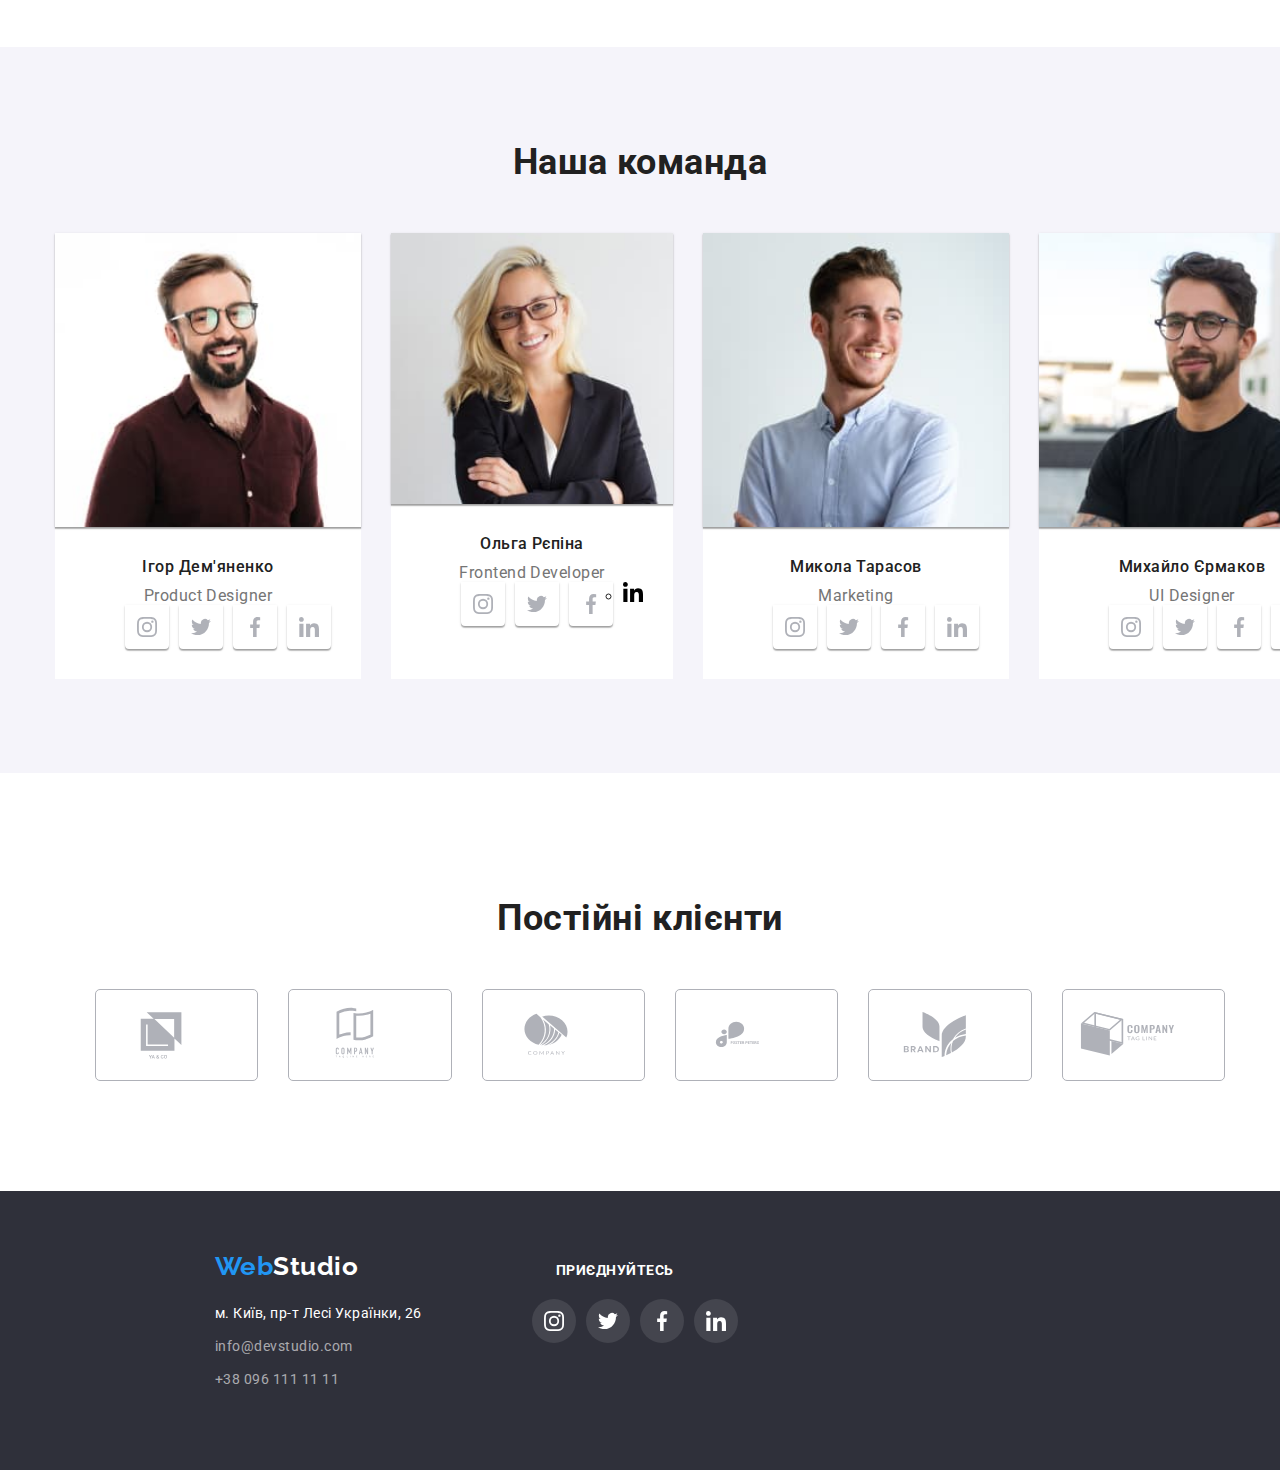
==== commit 58bcec13: "Add files via upload" ====
--- a/index.html
+++ b/index.html
@@ -112,13 +112,13 @@
         <h2 class="section-title">Чим ми займаємося</h2>
         <ul class="list list-action">
           <li class="item">
-            <img classs="picture" src="./images/writing_code.jpg" alt="writing_code" class="picture" />
-          </li>
-          <li class="item">
-            <img classs="picture" src="./images/technology.jpg" alt="technology" class="picture" />
-          </li>
-          <li class="item">
-            <img classs="picture" src="./images/color.jpg" alt="color" class="picture" />
+            <img classs="img" src="./images/writing_code.jpg" alt="writing_code" class="img" />
+          </li>
+          <li class="item">
+            <img classs="img" src="./images/technology.jpg" alt="technology" class="img" />
+          </li>
+          <li class="item">
+            <img classs="img" src="./images/color.jpg" alt="color" class="img" />
           </li>
         </ul>
       </div>
@@ -128,28 +128,65 @@
         <h2 class="section-title">Наша команда</h2>
         <ul class="list list-team">
           <li class="card-team">
-            <img classs="picture" src="./images/igor.jpg" alt="igor" class="picture-team" />
+            <img classs="img" src="./images/igor.jpg" alt="igor" class="img-team" />
             <div class="item-team">
               <h3 class="subtitle-team">Ігор Дем'яненко</h3>
               <p class="text-team">Product Designer</p>
-              <ul class="picture-list">
-                <li class="picture-items">
-                  <a href="" class="picture-link">
-                    <svg class="picture-icons" width="20" height="20">
+              <ul class="img-list">
+                <li class="img-items">
+                  <a href="" class="img-link">
+                    <svg class="img-icons" width="20" height="20">
                       <use href="./images/logo/icons.svg#icon-instagram"></use>
                     </svg>
                   </a>
                 </li>
-                <li class="picture-items">
-                  <a href="" class="picture-link">
-                    <svg class="picture-icons" width="20" height="20">
+                <li class="img-items">
+                  <a href="" class="img-link">
+                    <svg class="img-icons" width="20" height="20">
                       <use href="./images/logo/icons.svg#icon-twitter"></use>
                     </svg>
                   </a>
                 </li>
-                <li class="picture-items">
-                  <a href="" class="picture-link">
-                    <svg class="picture-icons" width="20" height="20">
+                <li class="img-items">
+                  <a href="" class="img-link">
+                    <svg class="img-icons" width="20" height="20">
+                      <use href="./images/logo/icons.svg#icon-facebook"></use>
+                    </svg>
+                  </a>
+                </li>
+                <li class="img-items">
+                  <a href="" class="img-link">
+                    <svg class="img-icons" width="20" height="20">
+                      <use href="./images/logo/icons.svg#icon-linkedin"></use>
+                    </svg>
+                  </a>
+                </li>
+              </ul>
+            </div>
+          </li>
+          <li class="card-team">
+            <img classs="img" src="./images/olga.jpg" alt="olga" class="img-team" />
+            <div class="item-team">
+              <h3 class="subtitle-team">Ольга Рєпіна</h3>
+              <p class="text-team">Frontend Developer</p>
+              <ul class="img-list">
+                <li class="img-items">
+                  <a href="" class="img-link">
+                    <svg class="img-icons" width="20" height="20">
+                      <use href="./images/logo/icons.svg#icon-instagram"></use>
+                    </svg>
+                  </a>
+                </li>
+                <li class="img-items">
+                  <a href="" class="img-link">
+                    <svg class="img-icons" width="20" height="20">
+                      <use href="./images/logo/icons.svg#icon-twitter"></use>
+                    </svg>
+                  </a>
+                </li>
+                <li class="img-items">
+                  <a href="" class="img-link">
+                    <svg class="img-icons" width="20" height="20">
                       <use href="./images/logo/icons.svg#icon-facebook"></use>
                     </svg>
                   </a>
@@ -165,72 +202,35 @@
             </div>
           </li>
           <li class="card-team">
-            <img classs="picture" src="./images/olga.jpg" alt="olga" class="picture-team" />
-            <div class="item-team">
-              <h3 class="subtitle-team">Ольга Рєпіна</h3>
-              <p class="text-team">Frontend Developer</p>
-              <ul class="picture-list">
-                <li class="picture-items">
-                  <a href="" class="picture-link">
-                    <svg class="picture-icons" width="20" height="20">
-                      <use href="./images/logo/icons.svg#icon-instagram"></use>
-                    </svg>
-                  </a>
-                </li>
-                <li class="picture-items">
-                  <a href="" class="picture-link">
-                    <svg class="picture-icons" width="20" height="20">
-                      <use href="./images/logo/icons.svg#icon-twitter"></use>
-                    </svg>
-                  </a>
-                </li>
-                <li class="picture-items">
-                  <a href="" class="picture-link">
-                    <svg class="picture-icons" width="20" height="20">
-                      <use href="./images/logo/icons.svg#icon-facebook"></use>
-                    </svg>
-                  </a>
-                </li>
-                <li class="picture-items">
-                  <a href="" class="picture-link">
-                    <svg class="picture-icons" width="20" height="20">
-                      <use href="./images/logo/icons.svg#icon-linkedin"></use>
-                    </svg>
-                  </a>
-                </li>
-              </ul>
-            </div>
-          </li>
-          <li class="card-team">
-            <img classs="picture" src="./images/mykola.jpg" alt="mykola" class="picture-team" />
+            <img classs="img" src="./images/mykola.jpg" alt="mykola" class="img-team" />
             <div class="item-team">
               <h3 class="subtitle-team">Микола Тарасов</h3>
               <p class="text-team">Marketing</p>
-              <ul class="picture-list">
-                <li class="picture-items">
-                  <a href="" class="picture-link">
-                    <svg class="picture-icons" width="20" height="20">
+              <ul class="img-list">
+                <li class="img-items">
+                  <a href="" class="img-link">
+                    <svg class="img-icons" width="20" height="20">
                       <use href="./images/logo/icons.svg#icon-instagram"></use>
                     </svg>
                   </a>
                 </li>
-                <li class="picture-items">
-                  <a href="" class="picture-link">
-                    <svg class="picture-icons" width="20" height="20">
+                <li class="img-items">
+                  <a href="" class="img-link">
+                    <svg class="img-icons" width="20" height="20">
                       <use href="./images/logo/icons.svg#icon-twitter"></use>
                     </svg>
                   </a>
                 </li>
-                <li class="picture-items">
-                  <a href="" class="picture-link">
-                    <svg class="picture-icons" width="20" height="20">
+                <li class="img-items">
+                  <a href="" class="img-link">
+                    <svg class="img-icons" width="20" height="20">
                       <use href="./images/logo/icons.svg#icon-facebook"></use>
                     </svg>
                   </a>
                 </li>
-                <li class="picture-items">
-                  <a href="" class="picture-link">
-                    <svg class="picture-icons" width="20" height="20">
+                <li class="img-items">
+                  <a href="" class="img-link">
+                    <svg class="img-icons" width="20" height="20">
                       <use href="./images/logo/icons.svg#icon-linkedin"></use>
                     </svg>
                   </a>
@@ -239,35 +239,35 @@
             </div>
           </li>
           <li class="card-team">
-            <img classs="picture" src="./images/myhail.jpg" alt="myhail" class="picture-team" />
+            <img classs="img" src="./images/myhail.jpg" alt="myhail" class="img-team" />
             <div class="item-team">
               <h3 class="subtitle-team">Михайло Єрмаков</h3>
               <p class="text-team">UI Designer</p>
-              <ul class="picture-list">
-                <li class="picture-items">
-                  <a href="" class="picture-link">
-                    <svg class="picture-icons" width="20" height="20">
+              <ul class="img-list">
+                <li class="img-items">
+                  <a href="" class="img-link">
+                    <svg class="img-icons" width="20" height="20">
                       <use href="./images/logo/icons.svg#icon-instagram"></use>
                     </svg>
                   </a>
                 </li>
-                <li class="picture-items">
-                  <a href="" class="picture-link">
-                    <svg class="picture-icons" width="20" height="20">
+                <li class="img-items">
+                  <a href="" class="img-link">
+                    <svg class="img-icons" width="20" height="20">
                       <use href="./images/logo/icons.svg#icon-twitter"></use>
                     </svg>
                   </a>
                 </li>
-                <li class="picture-items">
-                  <a href="" class="picture-link">
-                    <svg class="picture-icons" width="20" height="20">
+                <li class="img-items">
+                  <a href="" class="img-link">
+                    <svg class="img-icons" width="20" height="20">
                       <use href="./images/logo/icons.svg#icon-facebook"></use>
                     </svg>
                   </a>
                 </li>
-                <li class="picture-items">
-                  <a href="" class="picture-link">
-                    <svg class="picture-icons" width="20" height="20">
+                <li class="img-items">
+                  <a href="" class="img-link">
+                    <svg class="img-icons" width="20" height="20">
                       <use href="./images/logo/icons.svg#icon-linkedin"></use>
                     </svg>
                   </a>
--- a/css/styles.css
+++ b/css/styles.css
@@ -23,12 +23,12 @@
   --border-bottom-header-color: #ececec;
   --color-link: #afb1b8;
   --gradient: linear-gradient(rgba(47, 48, 58, 0.4), rgba(47, 48, 58, 0.4));
-  --button-shadow: 0px 3px 1px rgba(0, 0, 0, 0.1), 0px 1px 2px rgba(0, 0, 0, 0.08),
-    0px 2px 2px rgba(0, 0, 0, 0.12);
-  --card-shadow: 0px 1px 3px rgba(0, 0, 0, 0.12), 0px 1px 1px rgba(0, 0, 0, 0.14),
-    0px 2px 1px rgba(0, 0, 0, 0.2);
-  --portfolio-elements-shadow: 0px 1px 1px rgba(0, 0, 0, 0.12), 0px 4px 4px rgba(0, 0, 0, 0.06),
-    1px 4px 6px rgba(0, 0, 0, 0.16);
+  --button-shadow: 0px 3px 1px rgba(0, 0, 0, 0.1),
+    0px 1px 2px rgba(0, 0, 0, 0.08), 0px 2px 2px rgba(0, 0, 0, 0.12);
+  --card-shadow: 0px 1px 3px rgba(0, 0, 0, 0.12),
+    0px 1px 1px rgba(0, 0, 0, 0.14), 0px 2px 1px rgba(0, 0, 0, 0.2);
+  --portfolio-elements-shadow: 0px 1px 1px rgba(0, 0, 0, 0.12),
+    0px 4px 4px rgba(0, 0, 0, 0.06), 1px 4px 6px rgba(0, 0, 0, 0.16);
   --button-shadow-hero: 0px 4px 4px rgba(0, 0, 0, 0.15);
 }
 
@@ -54,7 +54,11 @@
   list-style: none;
 }
 
-.picture-list {
+.img {
+  display: block;
+}
+
+.img-list {
   display: flex;
   justify-content: center;
   gap: 10px;
@@ -69,7 +73,6 @@
   align-items: center;
   max-width: 1600px;
 }
-
 
 .logo {
   font-family: "Raleway";
@@ -123,7 +126,6 @@
   padding: 0;
 }
 
-
 .nav-header {
   margin-left: 93px;
 }
@@ -172,7 +174,7 @@
 }
 
 .fone-logo-link {
-  display: flex;  
+  display: flex;
   align-items: center;
   padding-top: 32px;
   padding-bottom: 32px;
@@ -199,8 +201,7 @@
   fill: var(--c);
 }
 
-
-.picture-team {
+.img-team {
   display: flex;
   background-color: var(--color-primary-background);
   box-shadow: var(--card-shadow);
@@ -209,8 +210,7 @@
 
 .hero {
   background-color: var(--color-footer-background);
-  align-items: center;
-  justify-content: center;
+  width: 1200px;
   margin: 0 auto;
   text-align: center;
   padding-bottom: 200px;
@@ -226,12 +226,12 @@
   background-position: center;
   background-size: cover;
   background-image: linear-gradient(
-    to right,
-    rgba(47, 48, 58, 0.4),
-    rgba(47, 48, 58, 0.4)
-  ), url(..//images/overlay.jpg)
-}
-
+      to right,
+      rgba(47, 48, 58, 0.4),
+      rgba(47, 48, 58, 0.4)
+    ),
+    url(..//images/overlay.jpg);
+}
 
 .hero-title {
   display: inline-block;
@@ -308,7 +308,6 @@
   padding: 0;
 }
 
-
 .list-preference .item-preference {
   width: 270px;
   margin-right: 30px;
@@ -321,7 +320,6 @@
 .list-preference .item:not(:last-child) {
   margin-right: 30px;
 }
-
 
 .hero-section {
   padding-top: 94px;
@@ -440,7 +438,7 @@
   padding-left: 0;
 }
 
-.picture-items {
+.img-items {
   width: calc((100%-90) / 4);
   background-color: var(--color-primary-background);
   box-shadow: var(--card-shadow);
@@ -448,7 +446,7 @@
   list-style: none;
 }
 
-.picture-link {
+.img-link {
   display: flex;
   width: 44px;
   height: 44px;
@@ -457,24 +455,23 @@
   border-radius: 50%;
 }
 
-.picture-icons {
+.img-icons {
   display: block;
   fill: var(--color-link);
 }
 
-.picture-icons:hover,
-.picture-icons:focus {
+.img-icons:hover,
+.img-icons:focus {
   background-color: var(--color-accent-text);
 }
 
-
-.picture-link:hover,
-.picture-link:focus {
-  background-color: var(--color-accent-text)
-}
-
-.picture-link:hover .picture-icons,
-.picture-link:focus .picture-icons {
+.img-link:hover,
+.img-link:focus {
+  background-color: var(--color-accent-text);
+}
+
+.img-link:hover .img-icons,
+.img-link:focus .img-icons {
   fill: var(--color-accent-text);
 }
 
@@ -497,7 +494,6 @@
   display: flex;
   margin-bottom: 20px;
   text-decoration: none;
-
 }
 
 .basement-nav {
@@ -555,7 +551,6 @@
   display: block;
   margin-top: 0;
   margin-bottom: 4px;
-  margin-left: 24px;
   font-weight: 700;
   font-size: 18px;
   line-height: 2;
@@ -567,7 +562,6 @@
   display: block;
   margin-top: 0;
   margin-bottom: 0;
-  margin-left: 24px;
   font-weight: 400;
   font-size: 16px;
   line-height: 1.88;
@@ -706,4 +700,4 @@
 .basement-link:hover,
 .basement-link:focus {
   background-color: var(--color-accent-text);
-}+}
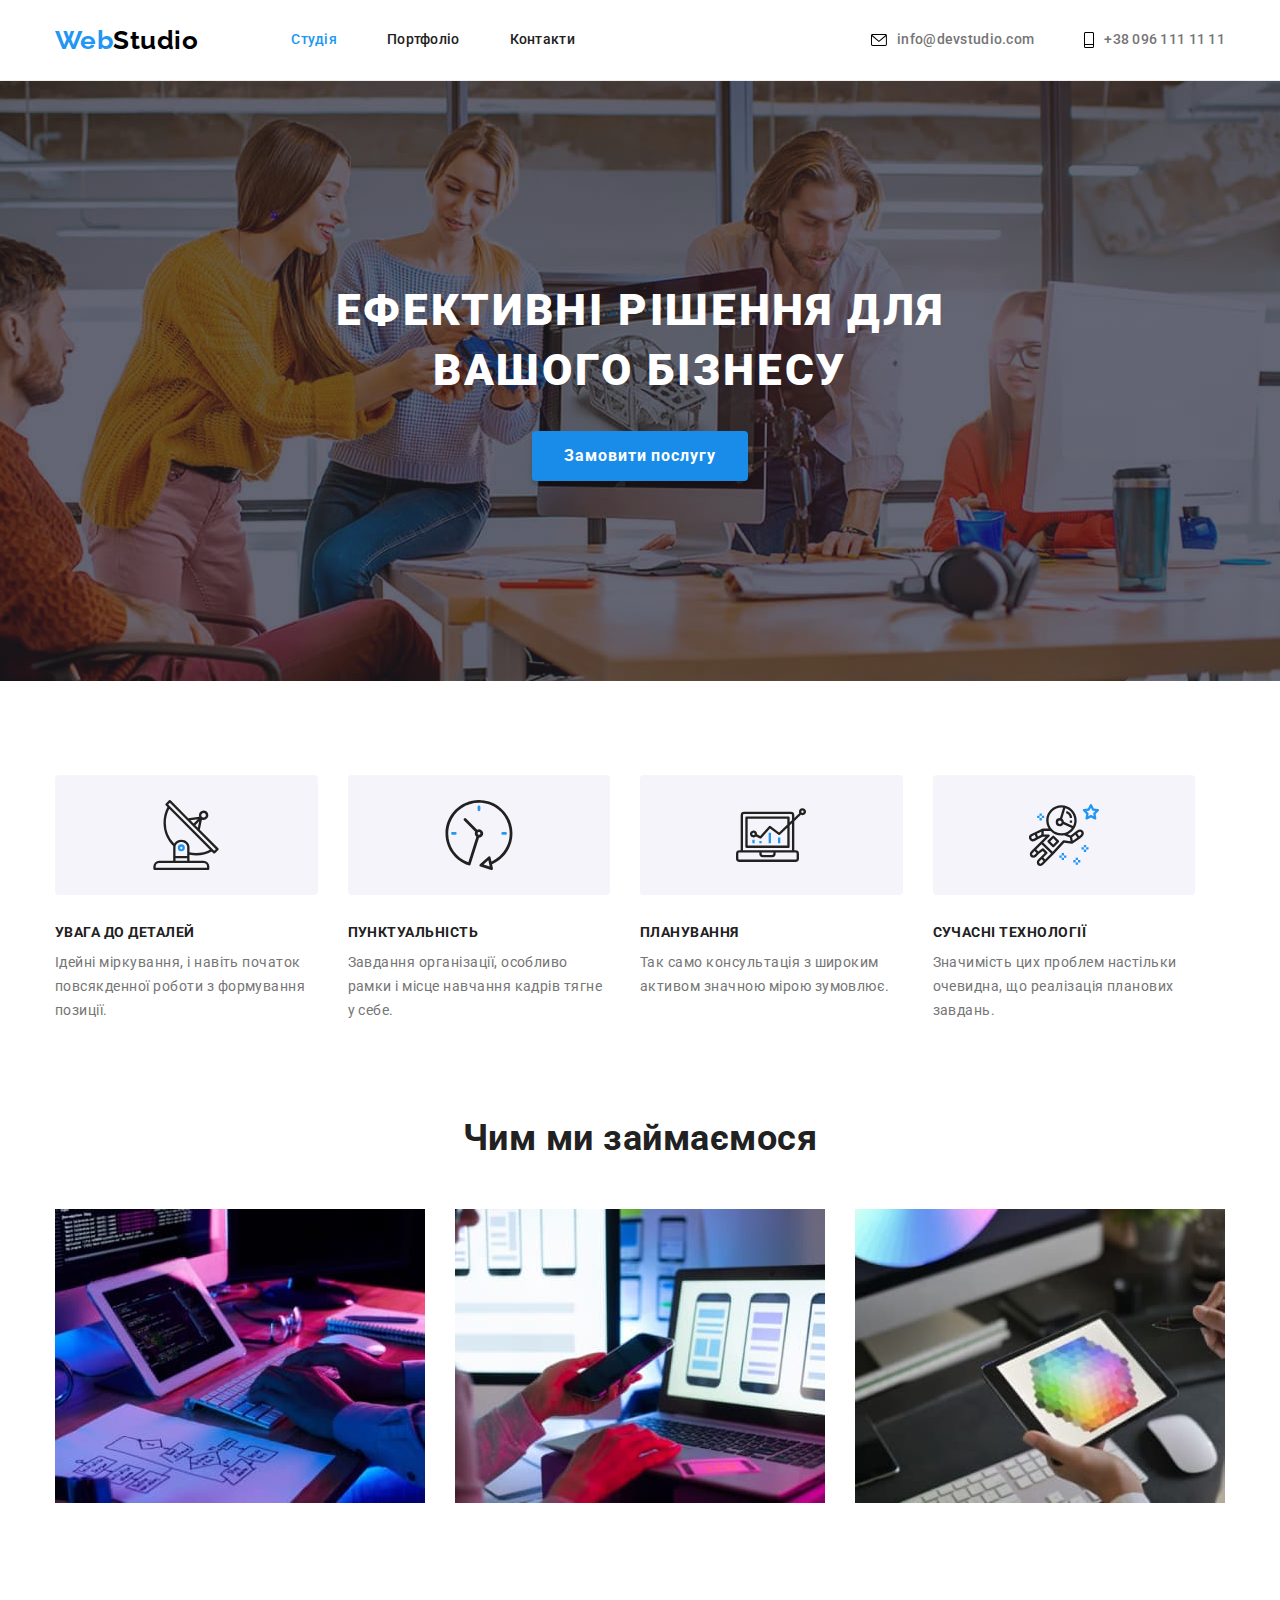
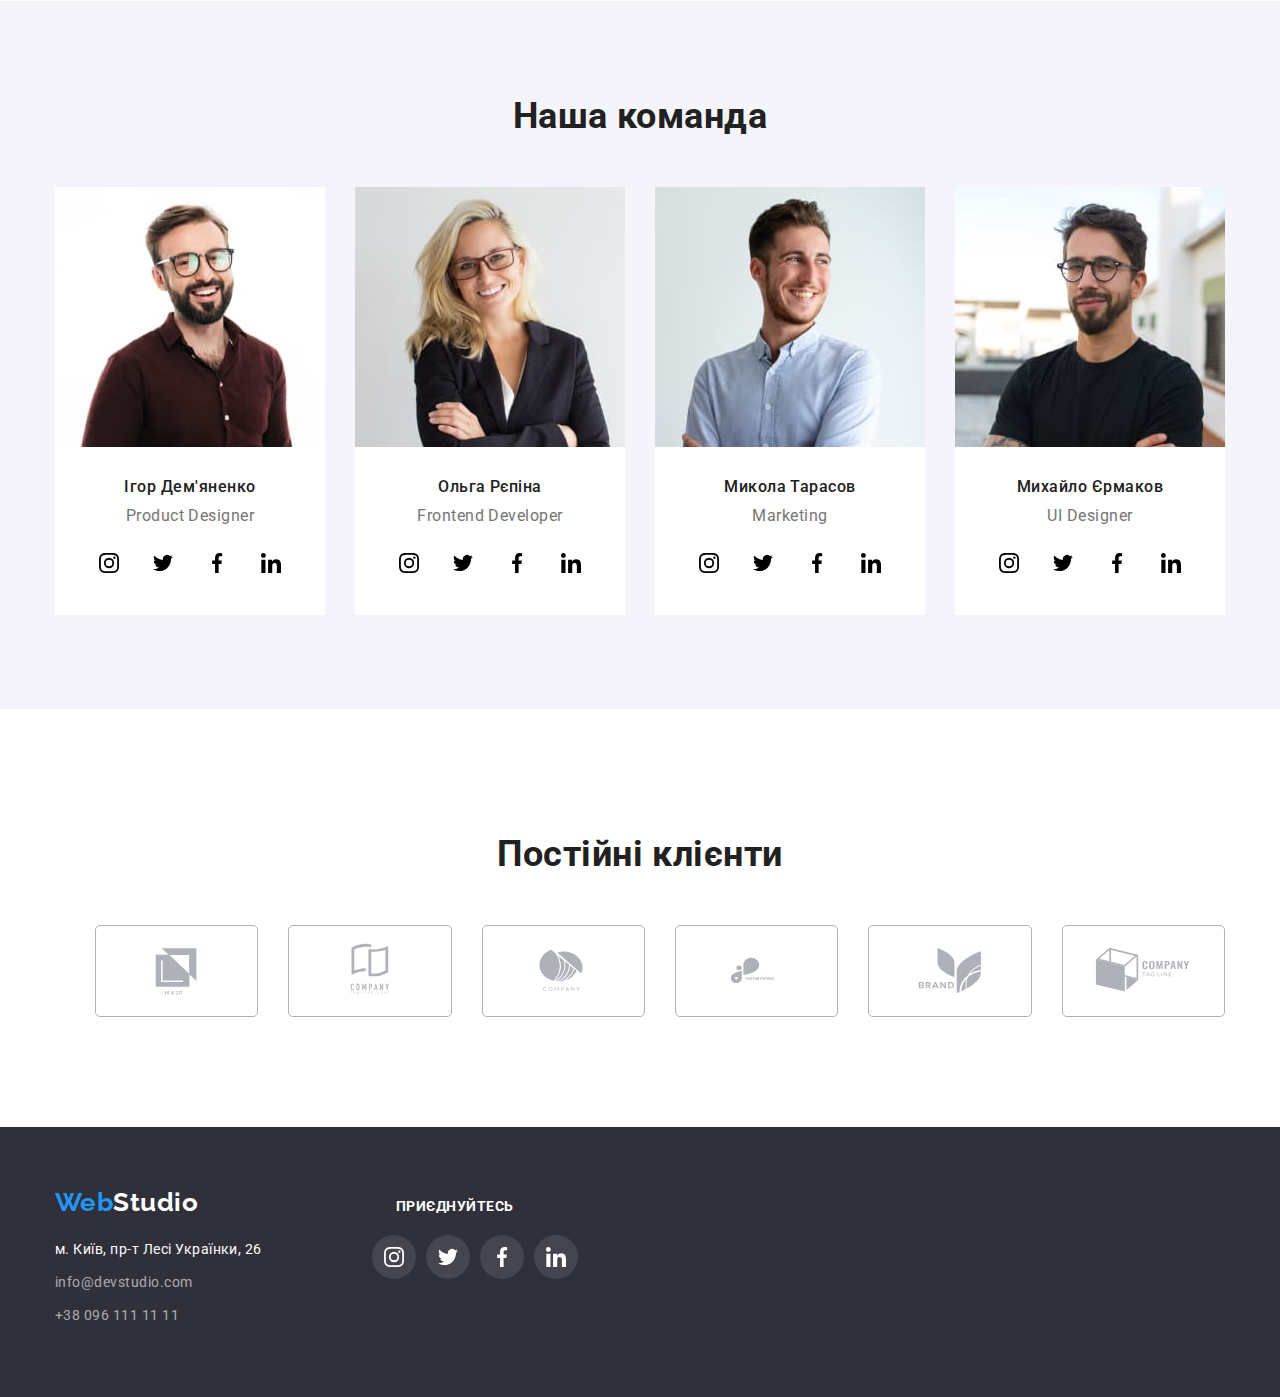
==== commit 2a77db4d: "Add files via upload" ====
--- a/index.html
+++ b/index.html
@@ -13,9 +13,7 @@
   <link rel="stylesheet" href="./css/styles.css" />
   <title>WebStudio</title>
 </head>
-
 <body>
-
   <!-- <Header> -->
   <header class="one-header">
     <div class="container nav-container">
@@ -33,13 +31,13 @@
       </nav>
       <ul class="list auth-list">
         <li class="item">
-          <a href="mailto:info@devstudio.com" class="fone-logo-link link"> <svg class="icon-logo" width="16"
+          <a href="mailto:info@devstudio.com" class="fone-mail-link link"> <svg class="icon-logo" width="16"
               height="12">
               <use href="./images/logo/icons.svg#icon-mail"><use>
             </svg>info@devstudio.com</a>
         </li>
         <li class="item">
-          <a href="tel:+380961111111" class="fone-logo-link link"> <svg class="icon-logo" width="10" height="16">
+          <a href="tel:+380961111111" class="fone-mail-link link"> <svg class="icon-logo" width="10" height="16">
             <use href="./images/logo/icons.svg#icon-phone"></use>
           </svg> +38 096 111 11 11</a>
         </li>
@@ -112,13 +110,13 @@
         <h2 class="section-title">Чим ми займаємося</h2>
         <ul class="list list-action">
           <li class="item">
-            <img classs="img" src="./images/writing_code.jpg" alt="writing_code" class="img" />
-          </li>
-          <li class="item">
-            <img classs="img" src="./images/technology.jpg" alt="technology" class="img" />
-          </li>
-          <li class="item">
-            <img classs="img" src="./images/color.jpg" alt="color" class="img" />
+            <img classs="img" src="./images/writing_code.jpg" alt="writing_code" />
+          </li>
+          <li class="item">
+            <img classs="img" src="./images/technology.jpg" alt="technology" />
+          </li>
+          <li class="item">
+            <img classs="img" src="./images/color.jpg" alt="color" />
           </li>
         </ul>
       </div>
@@ -128,10 +126,11 @@
         <h2 class="section-title">Наша команда</h2>
         <ul class="list list-team">
           <li class="card-team">
-            <img classs="img" src="./images/igor.jpg" alt="igor" class="img-team" />
+              <img classs="img" src="./images/igor.jpg" alt="igor" width="270" height="260" class="picture" />
             <div class="item-team">
-              <h3 class="subtitle-team">Ігор Дем'яненко</h3>
+              <h3 class="subtitle-team">Ігор Дем'яненко </h3>
               <p class="text-team">Product Designer</p>
+            </div>
               <ul class="img-list">
                 <li class="img-items">
                   <a href="" class="img-link">
@@ -162,13 +161,13 @@
                   </a>
                 </li>
               </ul>
-            </div>
           </li>
           <li class="card-team">
-            <img classs="img" src="./images/olga.jpg" alt="olga" class="img-team" />
+            <img classs="img" src="./images/olga.jpg" alt="olga" width="270" height="260" class="picture" />
             <div class="item-team">
               <h3 class="subtitle-team">Ольга Рєпіна</h3>
               <p class="text-team">Frontend Developer</p>
+            </div>
               <ul class="img-list">
                 <li class="img-items">
                   <a href="" class="img-link">
@@ -191,21 +190,21 @@
                     </svg>
                   </a>
                 </li>
-                <li class="picture-items">
-                  <a href="" class="picture-link">
-                    <svg class="picture-icons" width="20" height="20">
+                <li class="img-items">
+                  <a href="" class="img-link">
+                    <svg class="img-icons" width="20" height="20">
                       <use href="./images/logo/icons.svg#icon-linkedin"></use>
                     </svg>
                   </a>
                 </li>
               </ul>
-            </div>
           </li>
           <li class="card-team">
-            <img classs="img" src="./images/mykola.jpg" alt="mykola" class="img-team" />
+            <img classs="img" src="./images/mykola.jpg" alt="mykola" width="270" height="260" class="picture" />
             <div class="item-team">
               <h3 class="subtitle-team">Микола Тарасов</h3>
               <p class="text-team">Marketing</p>
+            </div>
               <ul class="img-list">
                 <li class="img-items">
                   <a href="" class="img-link">
@@ -236,13 +235,13 @@
                   </a>
                 </li>
               </ul>
-            </div>
           </li>
           <li class="card-team">
-            <img classs="img" src="./images/myhail.jpg" alt="myhail" class="img-team" />
+            <img classs="img" src="./images/myhail.jpg" alt="myhail" width="270" height="260" class="picture" />
             <div class="item-team">
               <h3 class="subtitle-team">Михайло Єрмаков</h3>
               <p class="text-team">UI Designer</p>
+            </div>
               <ul class="img-list">
                 <li class="img-items">
                   <a href="" class="img-link">
@@ -273,7 +272,6 @@
                   </a>
                 </li>
               </ul>
-            </div>
           </li>
         </ul>
       </div>
@@ -333,7 +331,7 @@
   <!-- <Footer> -->
   <footer class="basement">
     <div class="container basement-container">
-      <div>
+      <div class="basement-new">
       <a href="./index.html" class="link logo logo-basement"><span class="logo-web">Web</span>Studio</a>
       <address class="addres-basemant">
         <ul class="list basement-nav">
@@ -349,8 +347,8 @@
           </li>
         </ul>
       </address>
-    </div>
-      <div class="basement-social">
+      </div>
+      <div class="basement-new">
         <h2 class="basement-title">Приєднуйтесь</h2>
         <ul class="list basement-list">
           <li>
@@ -386,5 +384,4 @@
     </div>
   </footer>
 </body>
-
 </html>--- a/css/styles.css
+++ b/css/styles.css
@@ -9,10 +9,8 @@
   --color-logo-text: #000000;
   --color-white-text: #ffffff;
   --color-link-text: rgba(255, 255, 255, 0.6);
-  --color-primary-background: #ffffff;
   --color-secondary-background: #f5f4fa;
   --hero-background-color: #c4c4c4;
-  --color-accent-background: #2196f3;
   --color-footer-background: #2f303a;
   --color-hero-button-background: #188ce8;
   --shadow-bottom-first-color: rgba(0, 0, 0, 0.1);
@@ -33,10 +31,7 @@
 }
 
 .one-header {
-  border-bottom: 1px solid #ececec;
-  width: 1200px;
-  align-items: center;
-  margin: 0 auto;
+  border-bottom: 1px solid #eeeeee;
 }
 
 body {
@@ -56,22 +51,33 @@
 
 .img {
   display: block;
+  align-items: center;
+}
+
+.picture {
+  display: block;
+  align-items: center;
+  margin: 0 auto;
 }
 
 .img-list {
   display: flex;
   justify-content: center;
   gap: 10px;
+  position: absolute;
+  padding-top: 16px;
+  padding-left: 32px;
+  padding-bottom: 30px;
+  padding-right: 32px;
+  margin: 0 auto;
 }
 
 .container {
-  margin: 0 auto;
-  width: 1200px;
+  max-width: 1200px;
+  padding-right: 15px;
   padding-left: 15px;
-  padding-right: 15px;
-  display: block;
-  align-items: center;
-  max-width: 1600px;
+  margin-left: auto;
+  margin-right: auto;
 }
 
 .logo {
@@ -173,7 +179,7 @@
   color: var(--color-accent-text);
 }
 
-.fone-logo-link {
+.fone-mail-link {
   display: flex;
   align-items: center;
   padding-top: 32px;
@@ -191,8 +197,8 @@
   color: var(--color-secondary-text);
 }
 
-.fone-logo-link:hover .icon-logo,
-.fone-logo-link:focus .icon-logo {
+.fone-mail-link:hover .icon-logo,
+.fone-mail-link:focus .icon-logo {
   color: var(--color-secondary-text);
 }
 
@@ -202,15 +208,13 @@
 }
 
 .img-team {
-  display: flex;
+  display: block;
   background-color: var(--color-primary-background);
   box-shadow: var(--card-shadow);
-  width: 100%;
 }
 
 .hero {
   background-color: var(--color-footer-background);
-  width: 1200px;
   margin: 0 auto;
   text-align: center;
   padding-bottom: 200px;
@@ -226,10 +230,10 @@
   background-position: center;
   background-size: cover;
   background-image: linear-gradient(
-      to right,
-      rgba(47, 48, 58, 0.4),
-      rgba(47, 48, 58, 0.4)
-    ),
+    to left,
+    rgba(47, 48, 58, 0.4),
+    rgba(47, 48, 58, 0.4)
+  ),
     url(..//images/overlay.jpg);
 }
 
@@ -299,6 +303,8 @@
 
 .list-preference {
   display: flex;
+  margin: 0;
+  padding: 0
 }
 
 .list-preference .item {
@@ -308,13 +314,10 @@
   padding: 0;
 }
 
-.list-preference .item-preference {
-  width: 270px;
+
+
+.item-preference:nth-last-child(1) {
   margin-right: 30px;
-}
-
-.item-preference:nth-last-child(1) {
-  margin-right: 0px;
 }
 
 .list-preference .item:not(:last-child) {
@@ -333,7 +336,7 @@
   align-items: center;
   justify-content: center;
   margin-bottom: 30px;
-  background-color: var(--secondary-background-color);
+  background-color: var(--color-secondary-background);
   border-radius: 4px;
 }
 
@@ -356,6 +359,9 @@
 
 .text-preference {
   display: block;
+  margin-top: 0;
+  margin-bottom: 0;
+  font-weight: 400;
   font-size: 14px;
   line-height: 1.71;
   color: var(--color-secondary-text);
@@ -388,8 +394,9 @@
 
 .subtitle-team {
   display: block;
-  margin-top: 0;
+  margin-top: 0px;
   margin-bottom: 10px;
+  margin-right: 0px;
   font-weight: 500;
   font-size: 16px;
   line-height: 1.19;
@@ -408,23 +415,27 @@
 }
 
 .item-team {
-  padding: 30px;
+  display: block;
+  padding-top: 30px;
+  align-items: center;
 }
 
 .team {
   background-color: var(--color-secondary-background);
   padding-top: 94px;
   padding-bottom: 94px;
-  max-width: 1600px;
-  display: block;
-  align-items: center;
-  justify-content: center;
-  background-position: center;
+}
+
+.card-team {
+  display: block;
+  background-color: var(--color-white-text);
+  width: 270px;
+  height: 428px;
+  margin-right: 0px;
+}
+
+.card-team:nth-child(1) {
   margin: 0 auto;
-}
-
-.card-team {
-  background-color: var(--color-primary-background);
 }
 
 .card-team:not(:last-child) {
@@ -433,17 +444,30 @@
 
 .list-team {
   display: flex;
-  margin-top: 0;
+  margin: 0 auto;
   margin-bottom: 0;
   padding-left: 0;
 }
 
+.img-icons {
+  display: flex;
+  gap: 10px;
+  margin-top: 0px;
+  margin-bottom: 0px;
+}
+
 .img-items {
   width: calc((100%-90) / 4);
-  background-color: var(--color-primary-background);
-  box-shadow: var(--card-shadow);
-  border-radius: 0px 0px 4px 4px;
+  border-radius: 50%;
   list-style: none;
+}
+
+.img-items:hover {
+  background-color: var(--color-accent-text);
+}
+
+.container-action {
+  display: block;
 }
 
 .img-link {
@@ -452,16 +476,13 @@
   height: 44px;
   align-items: center;
   justify-content: center;
+  padding-left: 0;
+  gap: 10px;
   border-radius: 50%;
 }
 
-.img-icons {
-  display: block;
-  fill: var(--color-link);
-}
-
-.img-icons:hover,
-.img-icons:focus {
+
+.img-link:hover {
   background-color: var(--color-accent-text);
 }
 
@@ -470,36 +491,32 @@
   background-color: var(--color-accent-text);
 }
 
-.img-link:hover .img-icons,
-.img-link:focus .img-icons {
-  fill: var(--color-accent-text);
-}
-
 .basement {
   background-color: var(--color-footer-background);
-  padding: 60px 0;
-  font-weight: 400;
-  font-size: 14px;
-  line-height: 1.7;
-  width: 1600px;
-  margin: 0 auto;
+  padding-top: 60px;
+  padding-bottom: 60px;
 }
 
 .basement-container {
   display: flex;
   align-items: baseline;
+  gap: 70px;
+}
+
+.basement-new {
+  display: block;
+  align-items: baseline;
+  gap: 70px;
 }
 
 .logo-basement {
-  display: flex;
+  box-sizing: inherit;
   margin-bottom: 20px;
-  text-decoration: none;
 }
 
 .basement-nav {
   margin-bottom: 0;
   padding-left: 0;
-  padding-bottom: 9px;
 }
 
 .item {
@@ -590,7 +607,7 @@
 }
 
 .portfolio-elements {
-  width: 370px;
+  width: calc((100% - 60px) / 3);
 }
 
 .portfolio-elements:not(:nth-child(3n)) {
@@ -606,7 +623,7 @@
   padding-bottom: 20px;
   padding-left: 24px;
   padding-right: 24px;
-  border-top: 0;
+  border: 1px solid #eeeeee;
 }
 
 .subtitle {
@@ -651,20 +668,22 @@
 
 .customers-icon {
   fill: currentColor;
-  margin-right: 30px;
 }
 
 .customers-link:hover {
-  border-color: var(--color-accent-text);
-  color: var(--color-accent-text);
-}
+  background-color: var(--color-accent-text);
+}
+
 .customers-link:focus {
   border-color: var(--color-accent-text);
   color: var(--color-accent-text);
 }
 
-.basement-social {
-  margin-left: 70px;
+
+.basement-new {
+  display: block;
+  align-items: baseline;
+  gap: 70px;
 }
 
 .basement-title {
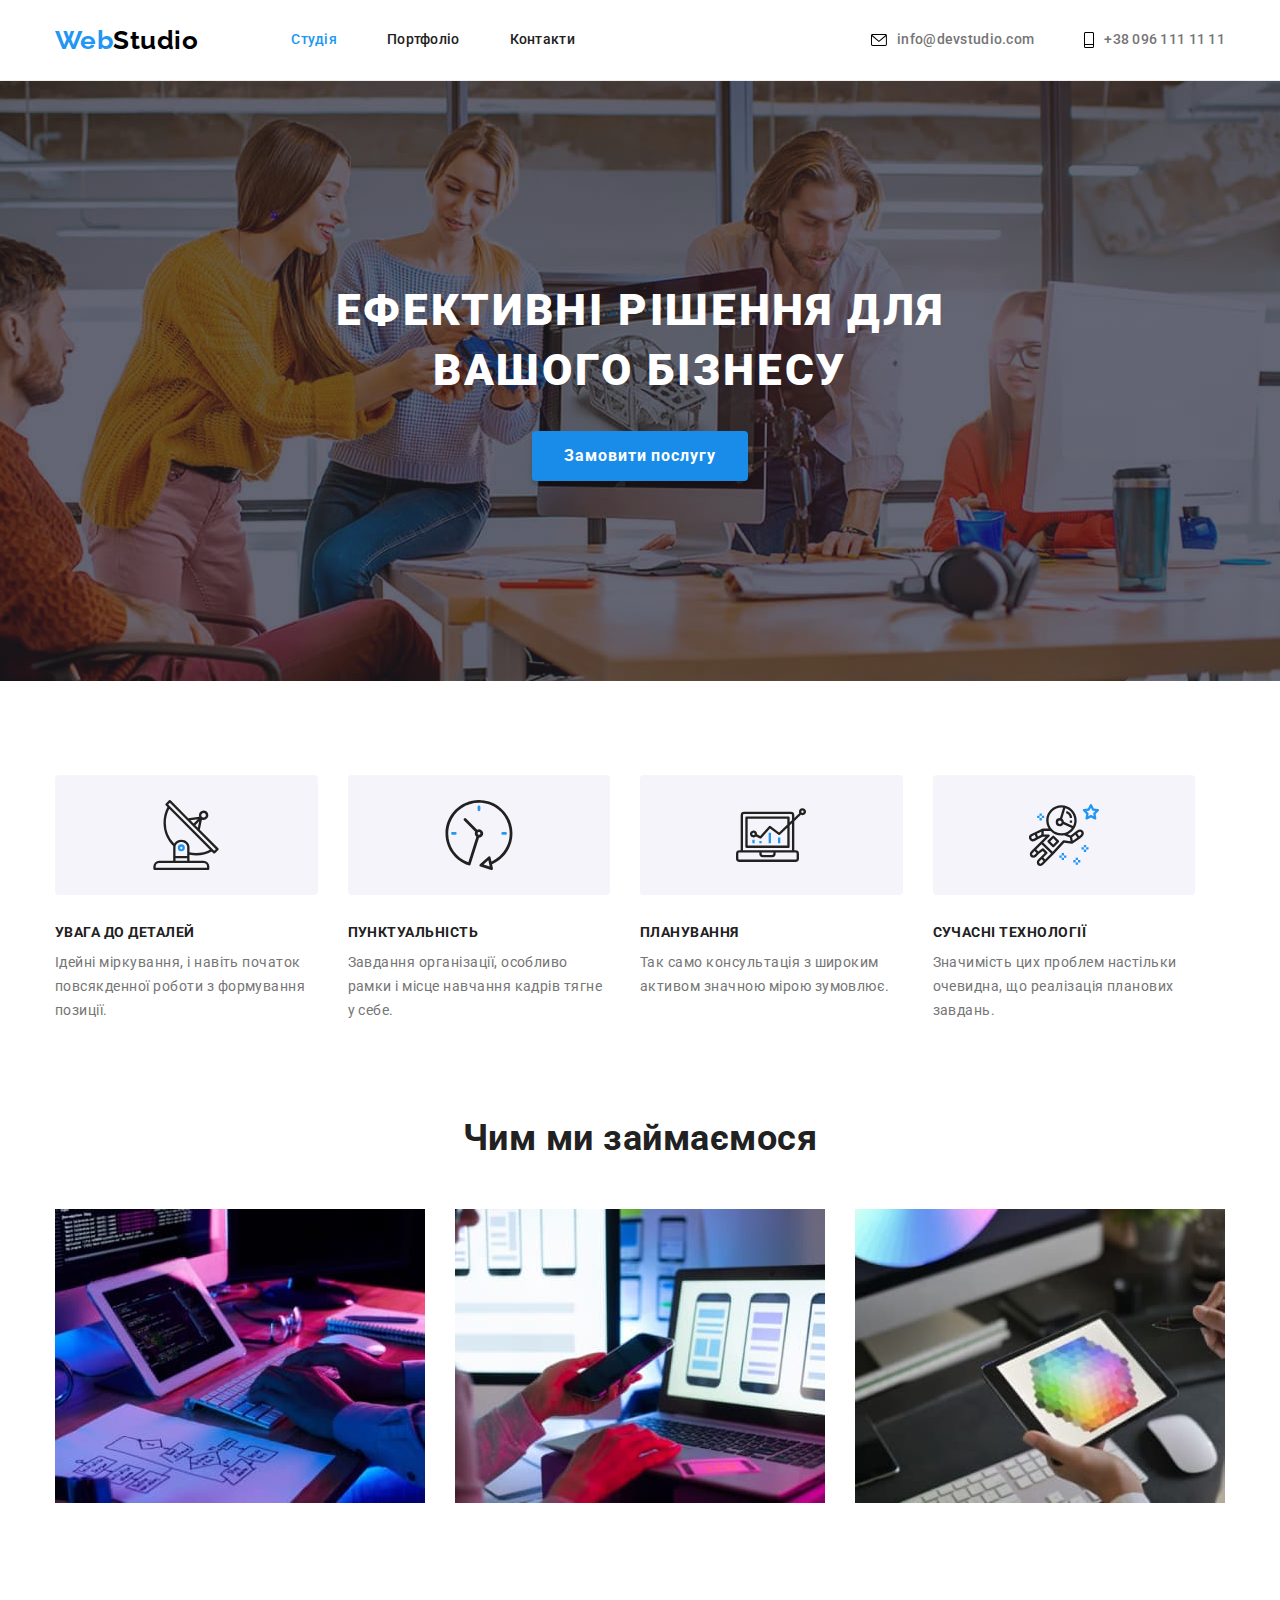
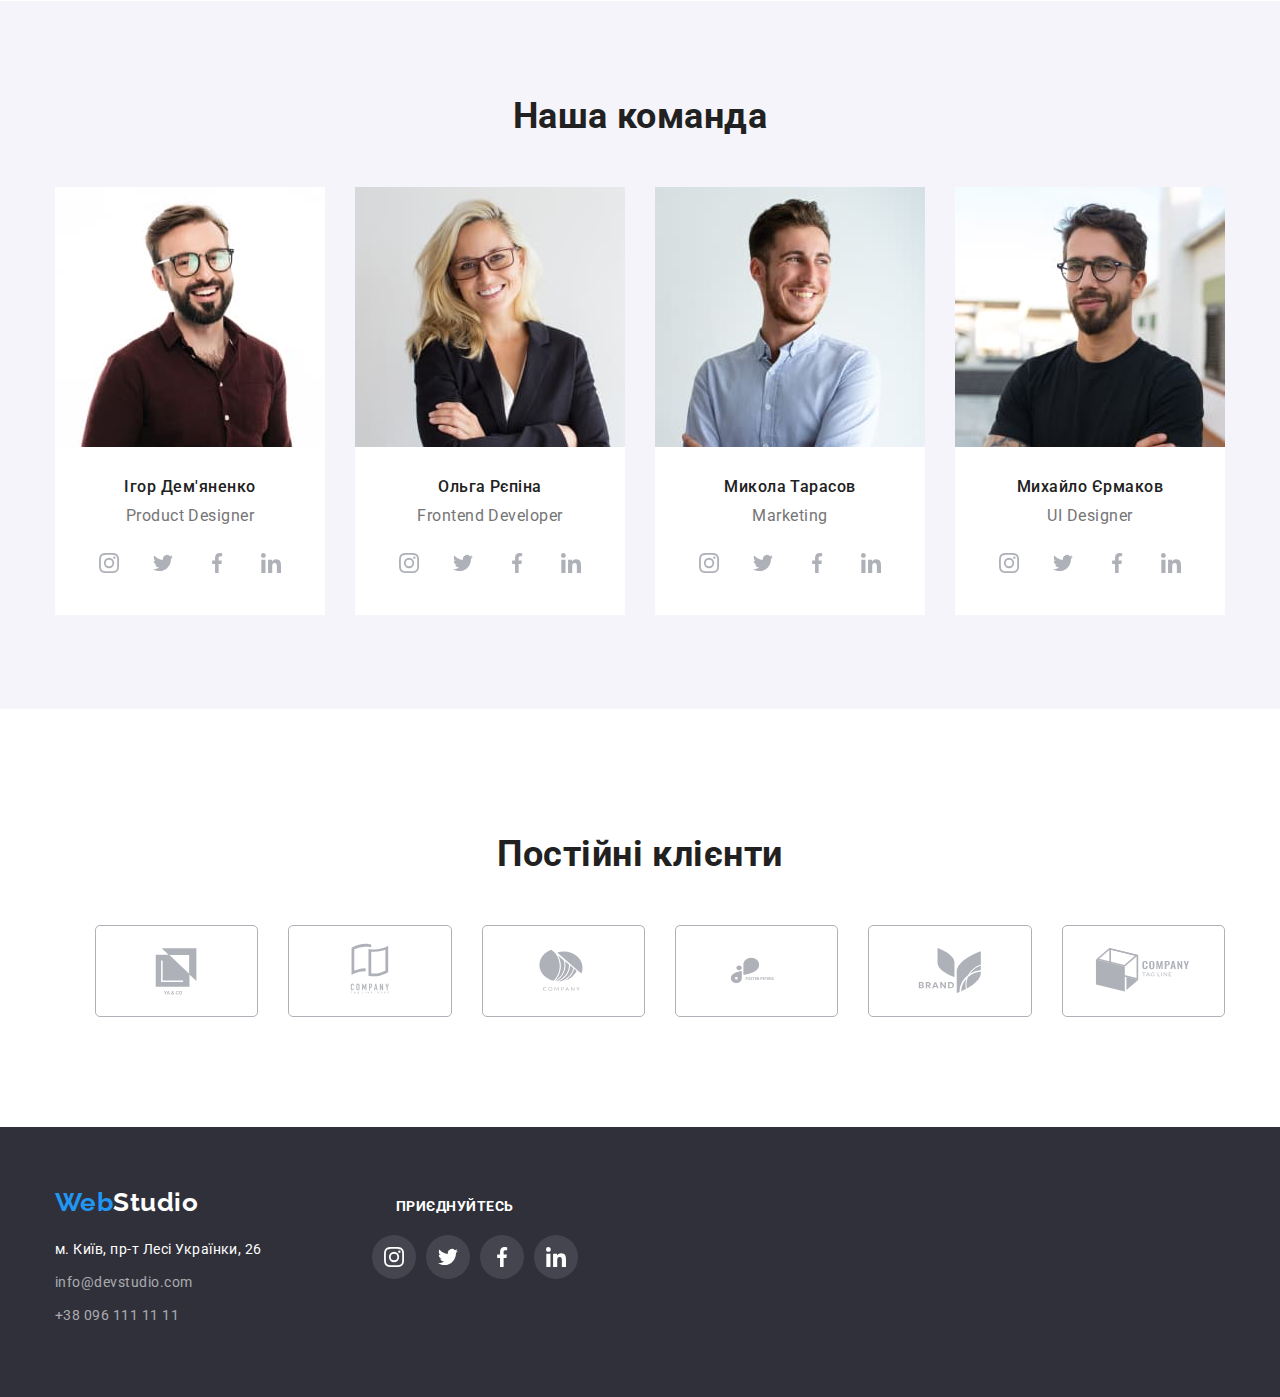
==== commit 7c951e3f: "Add files via upload" ====
--- a/index.html
+++ b/index.html
@@ -52,7 +52,7 @@
     <section class="hero overlay">
       <div class="container hero-container">
         <h1 class="hero-title">Ефективні рішення для вашого бізнесу</h1>
-        <button class="button-hero" type="button">Замовити послугу</button>
+        <button type="button" class="button-hero">Замовити послугу</button>
       </div>
     </section>
     <section class="hero-section">
@@ -383,5 +383,7 @@
       </div>
     </div>
   </footer>
+    </div>
+  </div>
 </body>
 </html>--- a/css/styles.css
+++ b/css/styles.css
@@ -479,6 +479,7 @@
   padding-left: 0;
   gap: 10px;
   border-radius: 50%;
+  fill: var(--color-link);
 }
 
 
@@ -515,6 +516,7 @@
 }
 
 .basement-nav {
+  margin-top: 0;
   margin-bottom: 0;
   padding-left: 0;
 }
@@ -624,6 +626,7 @@
   padding-left: 24px;
   padding-right: 24px;
   border: 1px solid #eeeeee;
+  border-top: 0px;
 }
 
 .subtitle {
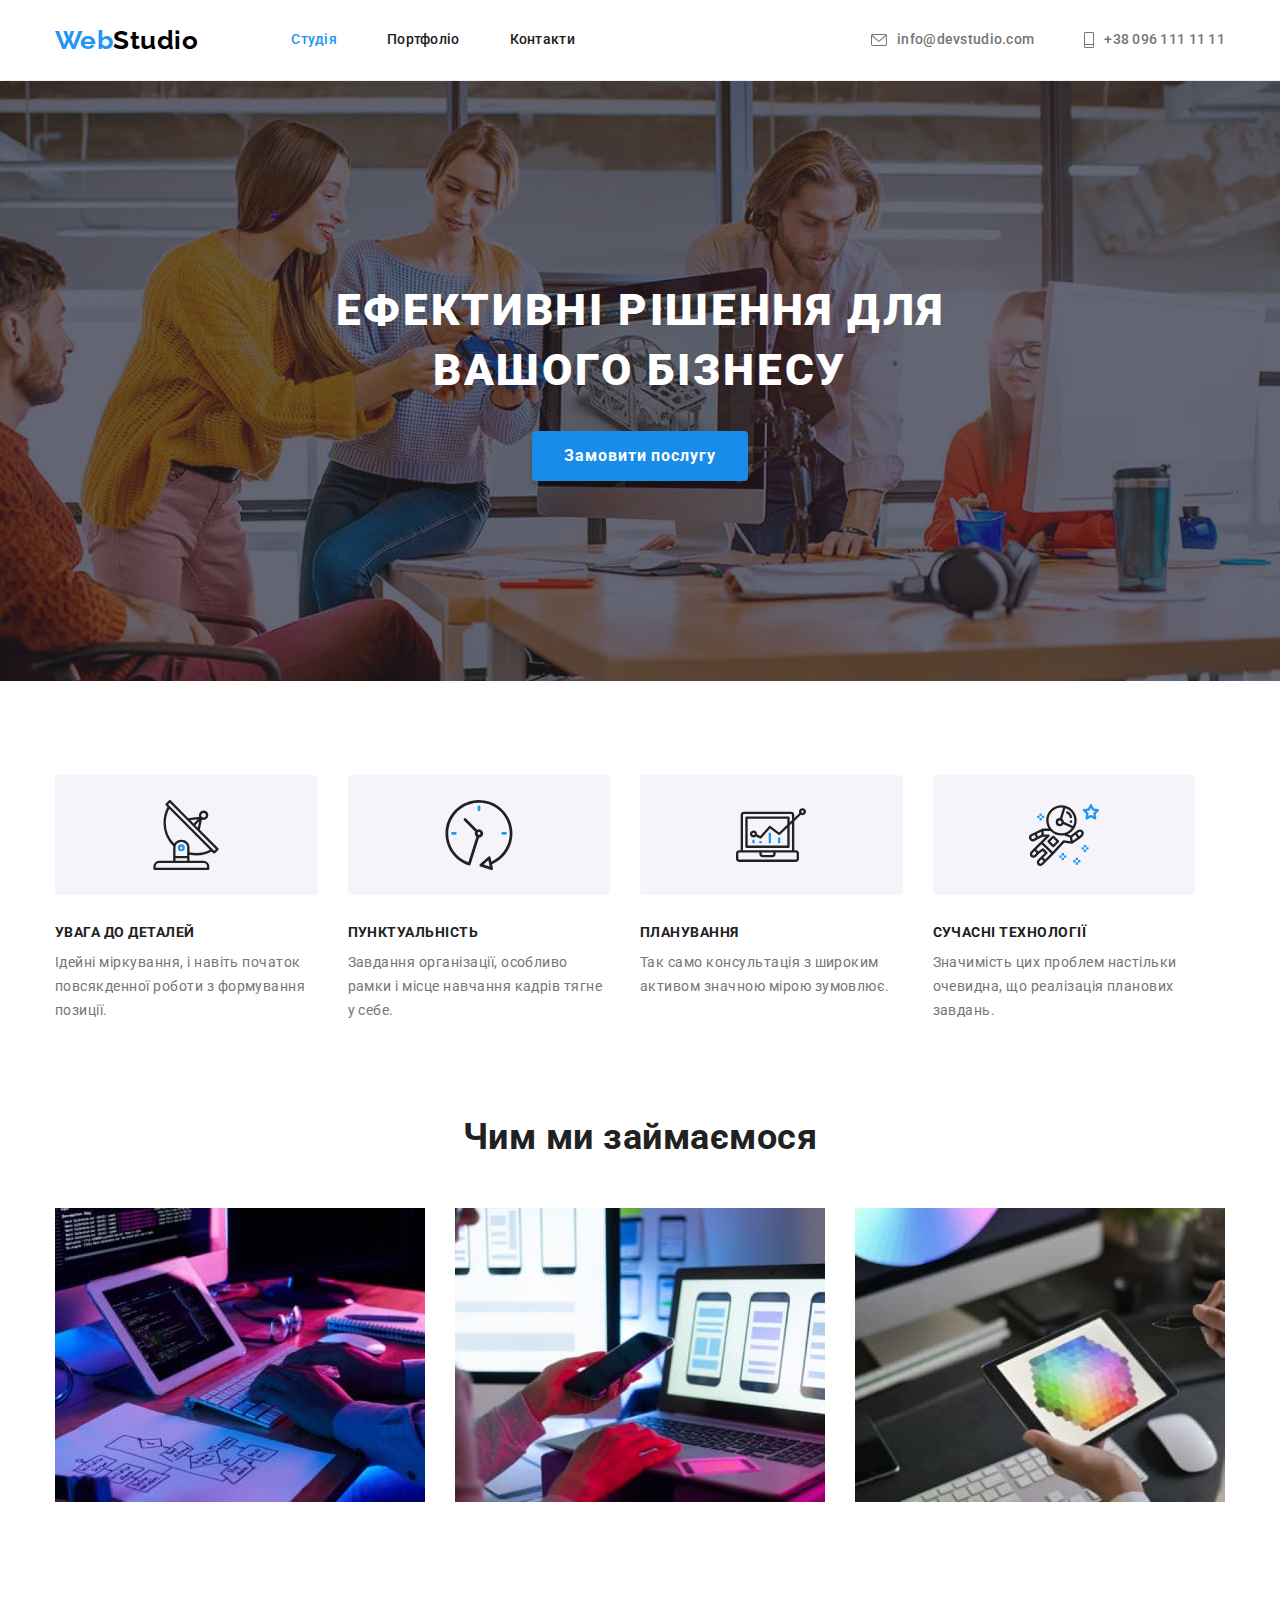
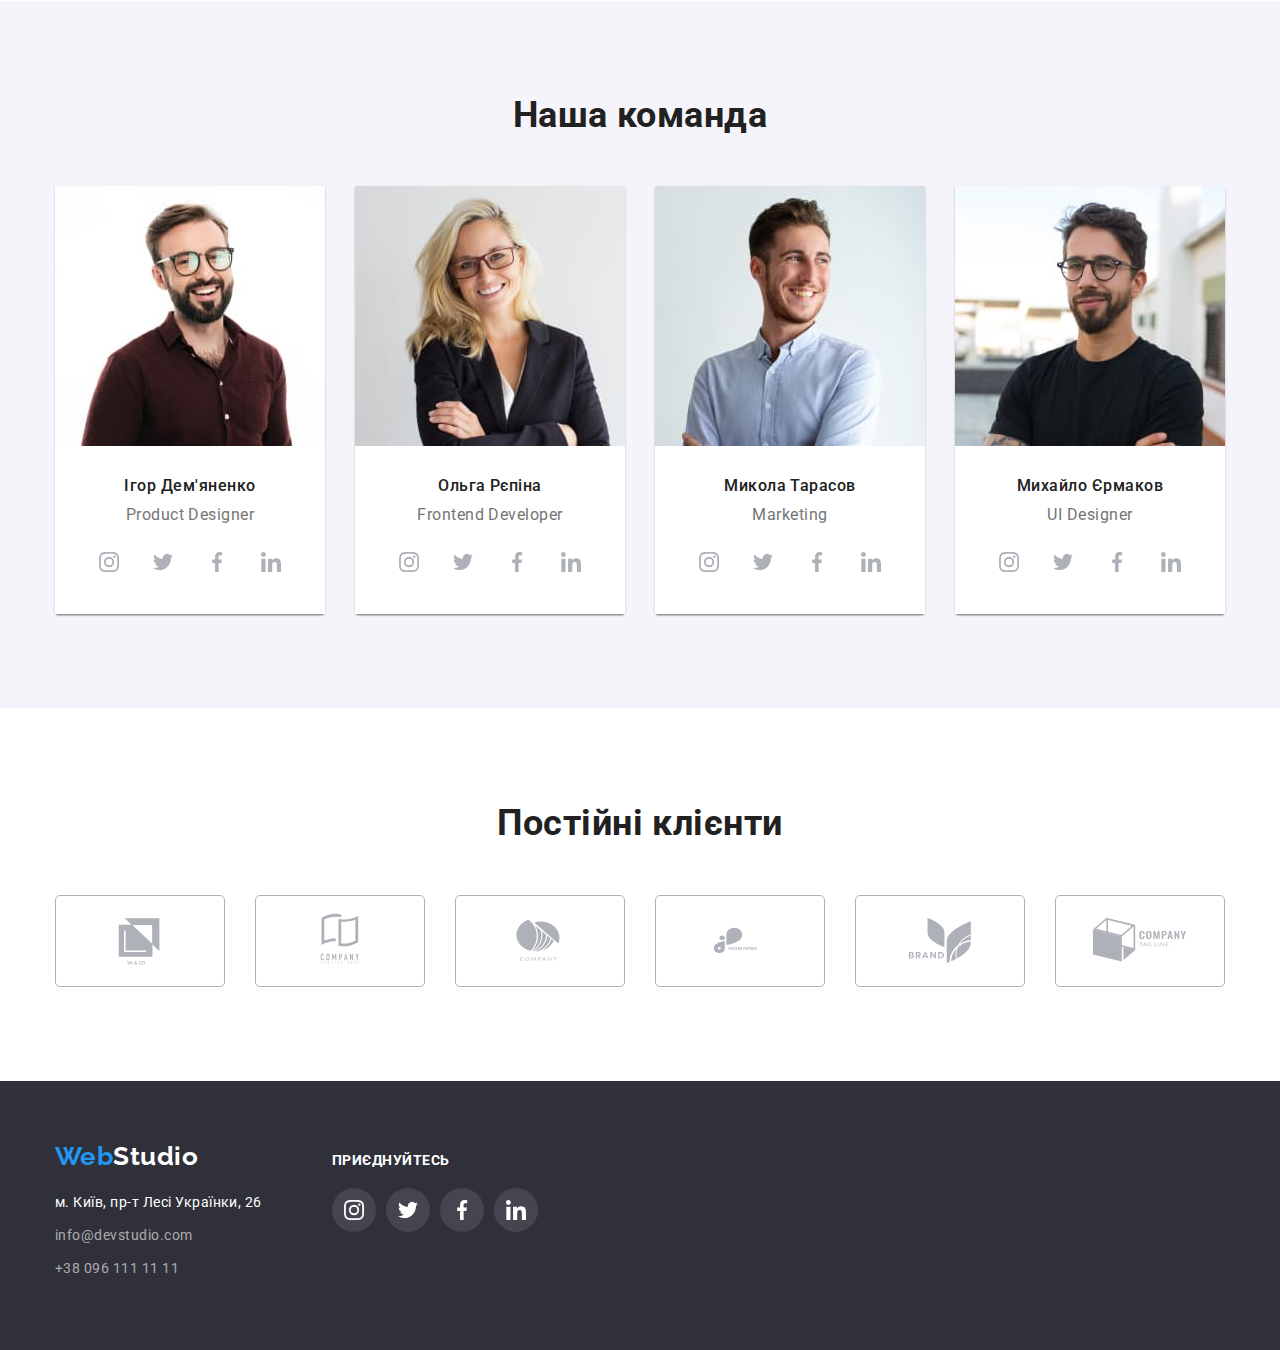
==== commit ade34fba: "Add files via upload" ====
--- a/index.html
+++ b/index.html
@@ -1,5 +1,6 @@
 <!DOCTYPE html>
 <html lang="uk">
+
 <head>
   <meta charset="UTF-8" />
   <meta http-equiv="X-UA-Compatible" content="IE=edge" />
@@ -13,6 +14,7 @@
   <link rel="stylesheet" href="./css/styles.css" />
   <title>WebStudio</title>
 </head>
+
 <body>
   <!-- <Header> -->
   <header class="one-header">
@@ -33,13 +35,14 @@
         <li class="item">
           <a href="mailto:info@devstudio.com" class="fone-mail-link link"> <svg class="icon-logo" width="16"
               height="12">
-              <use href="./images/logo/icons.svg#icon-mail"><use>
+              <use href="./images/logo/icons.svg#icon-mail">
+                <use>
             </svg>info@devstudio.com</a>
         </li>
         <li class="item">
           <a href="tel:+380961111111" class="fone-mail-link link"> <svg class="icon-logo" width="10" height="16">
-            <use href="./images/logo/icons.svg#icon-phone"></use>
-          </svg> +38 096 111 11 11</a>
+              <use href="./images/logo/icons.svg#icon-phone"></use>
+            </svg> +38 096 111 11 11</a>
         </li>
       </ul>
     </div>
@@ -61,8 +64,8 @@
         <ul class="list list-preference">
           <li class="item-preference">
             <div class="icon-preference"> <svg width="70" height="70">
-              <use href="./images/logo/icons.svg#icon-antenna"></use>
-            </svg>
+                <use href="./images/logo/icons.svg#icon-antenna"></use>
+              </svg>
             </div>
             <h3 class="subtitle-preference">Увага до деталей</h3>
             <p class="text-preference">
@@ -72,8 +75,8 @@
           </li>
           <li class="item-preference">
             <div class="icon-preference"> <svg width="70" height="70">
-              <use href="./images/logo/icons.svg#icon-clock"></use>
-            </svg>
+                <use href="./images/logo/icons.svg#icon-clock"></use>
+              </svg>
             </div>
             <h3 class="subtitle-preference">Пунктуальність</h3>
             <p class="text-preference">
@@ -83,8 +86,8 @@
           </li>
           <li class="item-preference">
             <div class="icon-preference"> <svg width="70" height="70">
-              <use href="./images/logo/icons.svg#icon-diagram"></use>
-            </svg>
+                <use href="./images/logo/icons.svg#icon-diagram"></use>
+              </svg>
             </div>
             <h3 class="subtitle-preference">Планування</h3>
             <p class="text-preference">
@@ -93,8 +96,8 @@
           </li>
           <li class="item-preference">
             <div class="icon-preference"> <svg width="70" height="70">
-              <use href="./images/logo/icons.svg#icon-astronaut"></use>
-            </svg>
+                <use href="./images/logo/icons.svg#icon-astronaut"></use>
+              </svg>
             </div>
             <h3 class="subtitle-preference">Сучасні технології</h3>
             <p class="text-preference">
@@ -126,11 +129,10 @@
         <h2 class="section-title">Наша команда</h2>
         <ul class="list list-team">
           <li class="card-team">
-              <img classs="img" src="./images/igor.jpg" alt="igor" width="270" height="260" class="picture" />
+            <img classs="img" src="./images/igor.jpg" alt="igor" width="270" height="260" class="picture" />
             <div class="item-team">
-              <h3 class="subtitle-team">Ігор Дем'яненко </h3>
+              <h3 class="subtitle-team">Ігор Дем'яненко</h3>
               <p class="text-team">Product Designer</p>
-            </div>
               <ul class="img-list">
                 <li class="img-items">
                   <a href="" class="img-link">
@@ -161,13 +163,13 @@
                   </a>
                 </li>
               </ul>
+            </div>
           </li>
           <li class="card-team">
             <img classs="img" src="./images/olga.jpg" alt="olga" width="270" height="260" class="picture" />
             <div class="item-team">
               <h3 class="subtitle-team">Ольга Рєпіна</h3>
               <p class="text-team">Frontend Developer</p>
-            </div>
               <ul class="img-list">
                 <li class="img-items">
                   <a href="" class="img-link">
@@ -198,13 +200,13 @@
                   </a>
                 </li>
               </ul>
+            </div>
           </li>
           <li class="card-team">
             <img classs="img" src="./images/mykola.jpg" alt="mykola" width="270" height="260" class="picture" />
             <div class="item-team">
               <h3 class="subtitle-team">Микола Тарасов</h3>
               <p class="text-team">Marketing</p>
-            </div>
               <ul class="img-list">
                 <li class="img-items">
                   <a href="" class="img-link">
@@ -235,13 +237,13 @@
                   </a>
                 </li>
               </ul>
+            </div>
           </li>
           <li class="card-team">
             <img classs="img" src="./images/myhail.jpg" alt="myhail" width="270" height="260" class="picture" />
             <div class="item-team">
               <h3 class="subtitle-team">Михайло Єрмаков</h3>
               <p class="text-team">UI Designer</p>
-            </div>
               <ul class="img-list">
                 <li class="img-items">
                   <a href="" class="img-link">
@@ -272,6 +274,7 @@
                   </a>
                 </li>
               </ul>
+            </div>
           </li>
         </ul>
       </div>
@@ -332,21 +335,21 @@
   <footer class="basement">
     <div class="container basement-container">
       <div class="basement-new">
-      <a href="./index.html" class="link logo logo-basement"><span class="logo-web">Web</span>Studio</a>
-      <address class="addres-basemant">
-        <ul class="list basement-nav">
-          <li class="item">
-            <a href="https://goo.gl/maps/CPtrU1FHBa2aNyZL9" target="_blank" rel="noopener noreferrer nofollow"
-              class="link address">м. Київ, пр-т Лесі Українки, 26</a>
-          </li>
-          <li class="item">
-            <a href="mailto:info@devstudio.com" class="link address-link">info@devstudio.com</a>
-          </li>
-          <li class="item">
-            <a href="tel:+38096111111" class="link address-link">+38 096 111 11 11</a>
-          </li>
-        </ul>
-      </address>
+        <a href="./index.html" class="link logo logo-basement"><span class="logo-web">Web</span>Studio</a>
+        <address class="addres-basemant">
+          <ul class="list basement-nav">
+            <li class="item">
+              <a href="https://goo.gl/maps/CPtrU1FHBa2aNyZL9" target="_blank" rel="noopener noreferrer nofollow"
+                class="link address">м. Київ, пр-т Лесі Українки, 26</a>
+            </li>
+            <li class="item">
+              <a href="mailto:info@devstudio.com" class="link address-link">info@devstudio.com</a>
+            </li>
+            <li class="item">
+              <a href="tel:+38096111111" class="link address-link">+38 096 111 11 11</a>
+            </li>
+          </ul>
+        </address>
       </div>
       <div class="basement-new">
         <h2 class="basement-title">Приєднуйтесь</h2>
@@ -383,7 +386,7 @@
       </div>
     </div>
   </footer>
-    </div>
+  </div>
   </div>
 </body>
 </html>--- a/css/styles.css
+++ b/css/styles.css
@@ -60,16 +60,19 @@
   margin: 0 auto;
 }
 
+ul {
+  list-style: none;
+  margin: 0px;
+  padding-left: 0px;
+  padding-right: 0px;
+}
+
 .img-list {
   display: flex;
   justify-content: center;
+  align-items: center;
   gap: 10px;
-  position: absolute;
   padding-top: 16px;
-  padding-left: 32px;
-  padding-bottom: 30px;
-  padding-right: 32px;
-  margin: 0 auto;
 }
 
 .container {
@@ -112,14 +115,11 @@
   letter-spacing: 0.03em;
   font-family: inherit;
   cursor: pointer;
-  color: var(--color-primary-text);
-  background-color: var(--color-secondary-background);
-}
-
-.button-portfolio:hover,
-.button-portfolio:focus {
+}
+
+.button-portfolio:hover {
   color: var(--color-white-text);
-  background-color: var(--color-accent-background);
+  background-color: var(--color-accent-text);
   box-shadow: 0px 3px 1px var(--shadow-bottom-first-color),
     0px 1px 2px var(--shadow-bottom-second-color),
     0px 2px 2px var(--shadow-bottom-third-color);
@@ -194,12 +194,12 @@
 .icon-logo {
   margin-right: 10px;
   display: flex;
-  color: var(--color-secondary-text);
-}
-
-.fone-mail-link:hover .icon-logo,
-.fone-mail-link:focus .icon-logo {
-  color: var(--color-secondary-text);
+  fill: currentColor;
+}
+
+.fone-mail-link:hover,
+.fone-mail-link:focus {
+  color: var(--color-accent-text);
 }
 
 .fone-mail-svg {
@@ -234,7 +234,7 @@
     rgba(47, 48, 58, 0.4),
     rgba(47, 48, 58, 0.4)
   ),
-    url(..//images/overlay.jpg);
+    url(../images/overlay.jpg);
 }
 
 .hero-title {
@@ -368,13 +368,13 @@
 }
 
 .section-title {
-  display: block;
-  margin-top: 0;
+  text-align: center;
+  margin-top: 0px;
   margin-bottom: 50px;
+  font-style: normal;
   font-weight: 700;
   font-size: 36px;
-  line-height: 1.17;
-  text-align: center;
+  line-height: 1.16;
 }
 
 .action {
@@ -403,8 +403,7 @@
   text-align: center;
 }
 
-.text-team {
-  display: block;
+.text-team { 
   margin-top: 0;
   margin-bottom: 0;
   font-weight: 400;
@@ -415,9 +414,8 @@
 }
 
 .item-team {
-  display: block;
-  padding-top: 30px;
-  align-items: center;
+  padding: 30px 20px;
+  background-color: var(--color-white-text);
 }
 
 .team {
@@ -432,6 +430,8 @@
   width: 270px;
   height: 428px;
   margin-right: 0px;
+  box-shadow: 0px 1px 3px rgb(0 0 0 / 12%), 0px 1px 1px rgb(0 0 0 / 14%), 0px 2px 1px rgb(0 0 0 / 20%);
+  border-radius: 0px 0px 4px 4px;
 }
 
 .card-team:nth-child(1) {
@@ -444,9 +444,8 @@
 
 .list-team {
   display: flex;
-  margin: 0 auto;
-  margin-bottom: 0;
-  padding-left: 0;
+  margin-top: 0px;
+  margin-bottom: 0px;
 }
 
 .img-icons {
@@ -454,16 +453,25 @@
   gap: 10px;
   margin-top: 0px;
   margin-bottom: 0px;
-}
+  fill: var(--color-link);
+  transition: fill 250ms var(--time-delay);
+}
+
+.img-icons:hover,
+.img-icons:focus {
+  fill: var(--color-white-text);
+}
+
 
 .img-items {
   width: calc((100%-90) / 4);
   border-radius: 50%;
   list-style: none;
-}
-
-.img-items:hover {
-  background-color: var(--color-accent-text);
+  fill: var(--color-link);
+}
+
+.img-items:focus {
+  background-color: var(--color-hero-button-background);
 }
 
 .container-action {
@@ -482,14 +490,12 @@
   fill: var(--color-link);
 }
 
-
 .img-link:hover {
   background-color: var(--color-accent-text);
 }
 
-.img-link:hover,
-.img-link:focus {
-  background-color: var(--color-accent-text);
+.img-link:hover .img-icons {
+  fill: var(--color-white-text);
 }
 
 .basement {
@@ -610,6 +616,12 @@
 
 .portfolio-elements {
   width: calc((100% - 60px) / 3);
+  margin: 0;
+}
+
+.portfolio-elements {
+  display: block;
+  position: relative;
 }
 
 .portfolio-elements:not(:nth-child(3n)) {
@@ -618,6 +630,11 @@
 
 .portfolio-elements:not(:nth-last-child(-n + 3)) {
   margin-bottom: 30px;
+}
+
+.portfolio-elements:hover,
+.portfolio-elements:focus {
+  box-shadow: var(--portfolio-elements-shadow);
 }
 
 .card-portfolio {
@@ -632,6 +649,7 @@
 .subtitle {
   display: block;
   margin-bottom: 50px;
+  margin-top: 0;
   font-weight: 700;
   font-size: 36px;
   line-height: 1.17;
@@ -642,16 +660,16 @@
 .customers {
   padding-top: 94px;
   padding-bottom: 94px;
-  display: block;
-  align-items: center;
-  justify-content: center;
-  max-width: 1600px;
   margin: 0 auto;
 }
 
 .customers-list {
   display: flex;
   gap: 30px;
+  padding-left: 0;
+  margin-top: 0;
+  margin-bottom: 0;
+
 }
 
 .customers-item {
@@ -673,10 +691,7 @@
   fill: currentColor;
 }
 
-.customers-link:hover {
-  background-color: var(--color-accent-text);
-}
-
+.customers-link:hover,
 .customers-link:focus {
   border-color: var(--color-accent-text);
   color: var(--color-accent-text);
@@ -684,9 +699,7 @@
 
 
 .basement-new {
-  display: block;
-  align-items: baseline;
-  gap: 70px;
+  margin-top: 0;
 }
 
 .basement-title {
@@ -696,13 +709,15 @@
   line-height: 1.14;
   text-transform: uppercase;
   color: var(--color-white-text);
-  text-align: center;
 }
 
 .basement-list {
   display: flex;
   justify-content: center;
   gap: 10px;
+  margin-top: 0;
+  margin-bottom: 0;
+  padding-left: 0;
 }
 
 .basement-icon {
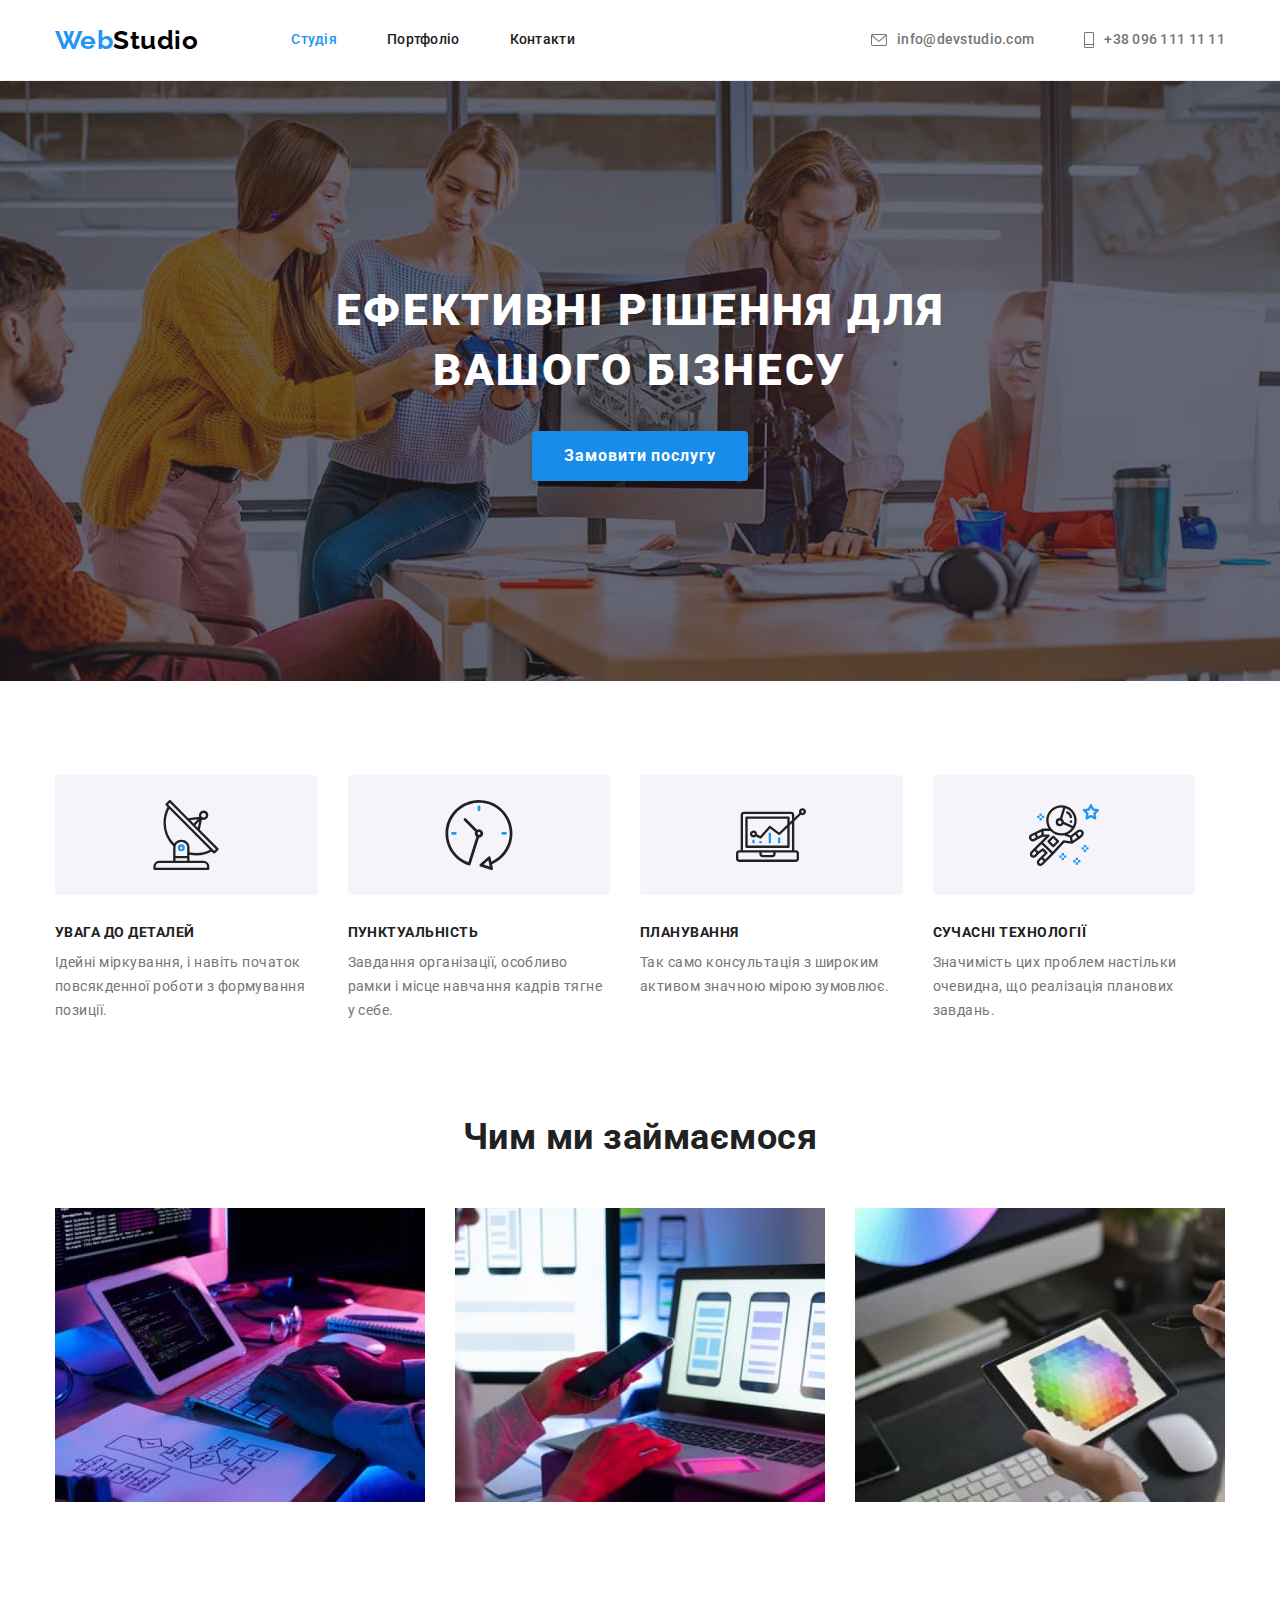
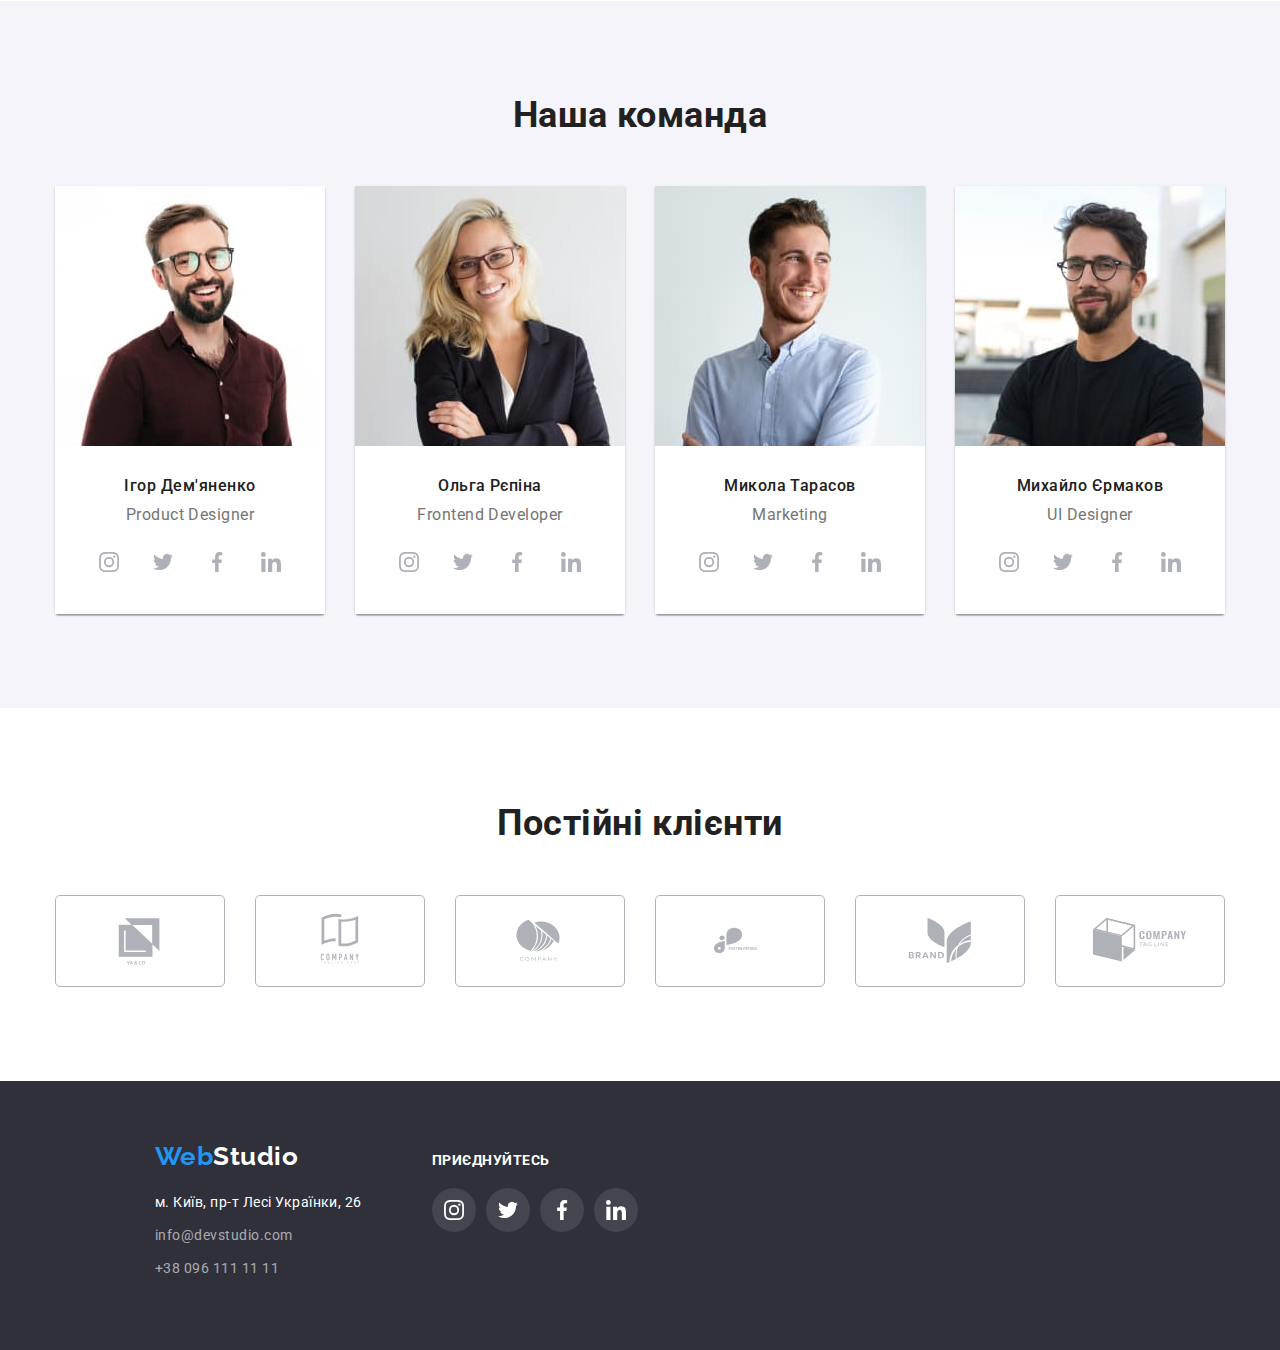
==== commit 513f56ba: "Add files via upload" ====
--- a/index.html
+++ b/index.html
@@ -389,4 +389,5 @@
   </div>
   </div>
 </body>
+
 </html>--- a/css/styles.css
+++ b/css/styles.css
@@ -72,7 +72,7 @@
   justify-content: center;
   align-items: center;
   gap: 10px;
-  padding-top: 16px;
+  margin-top: 16px;
 }
 
 .container {
@@ -314,8 +314,6 @@
   padding: 0;
 }
 
-
-
 .item-preference:nth-last-child(1) {
   margin-right: 30px;
 }
@@ -464,7 +462,8 @@
 
 
 .img-items {
-  width: calc((100%-90) / 4);
+  width: 44px;
+  height: 44px;
   border-radius: 50%;
   list-style: none;
   fill: var(--color-link);
@@ -485,7 +484,6 @@
   align-items: center;
   justify-content: center;
   padding-left: 0;
-  gap: 10px;
   border-radius: 50%;
   fill: var(--color-link);
 }
@@ -494,7 +492,15 @@
   background-color: var(--color-accent-text);
 }
 
+.img-link:focus {
+  background-color: var(--color-accent-text);
+}
+
 .img-link:hover .img-icons {
+  fill: var(--color-white-text);
+}
+
+.img-link:focus .img-icons {
   fill: var(--color-white-text);
 }
 
@@ -507,14 +513,9 @@
 .basement-container {
   display: flex;
   align-items: baseline;
-  gap: 70px;
-}
-
-.basement-new {
-  display: block;
-  align-items: baseline;
-  gap: 70px;
-}
+  margin-left: 70px;
+}
+
 
 .logo-basement {
   box-sizing: inherit;
@@ -614,6 +615,10 @@
   color: rgba(33, 33, 33, 1);
 }
 
+.img.img-portfolio {
+  display: block;
+}
+
 .portfolio-elements {
   width: calc((100% - 60px) / 3);
   margin: 0;
@@ -632,8 +637,13 @@
   margin-bottom: 30px;
 }
 
-.portfolio-elements:hover,
-.portfolio-elements:focus {
+.portfolio-link {
+  display: block;
+  text-decoration: none;
+}
+
+.portfolio-link:hover,
+.portfolio-link:focus {
   box-shadow: var(--portfolio-elements-shadow);
 }
 
@@ -700,10 +710,12 @@
 
 .basement-new {
   margin-top: 0;
+  margin-left: 70px;
 }
 
 .basement-title {
   margin-bottom: 20px;
+  margin-top: 0px;
   font-weight: 700;
   font-size: 14px;
   line-height: 1.14;
